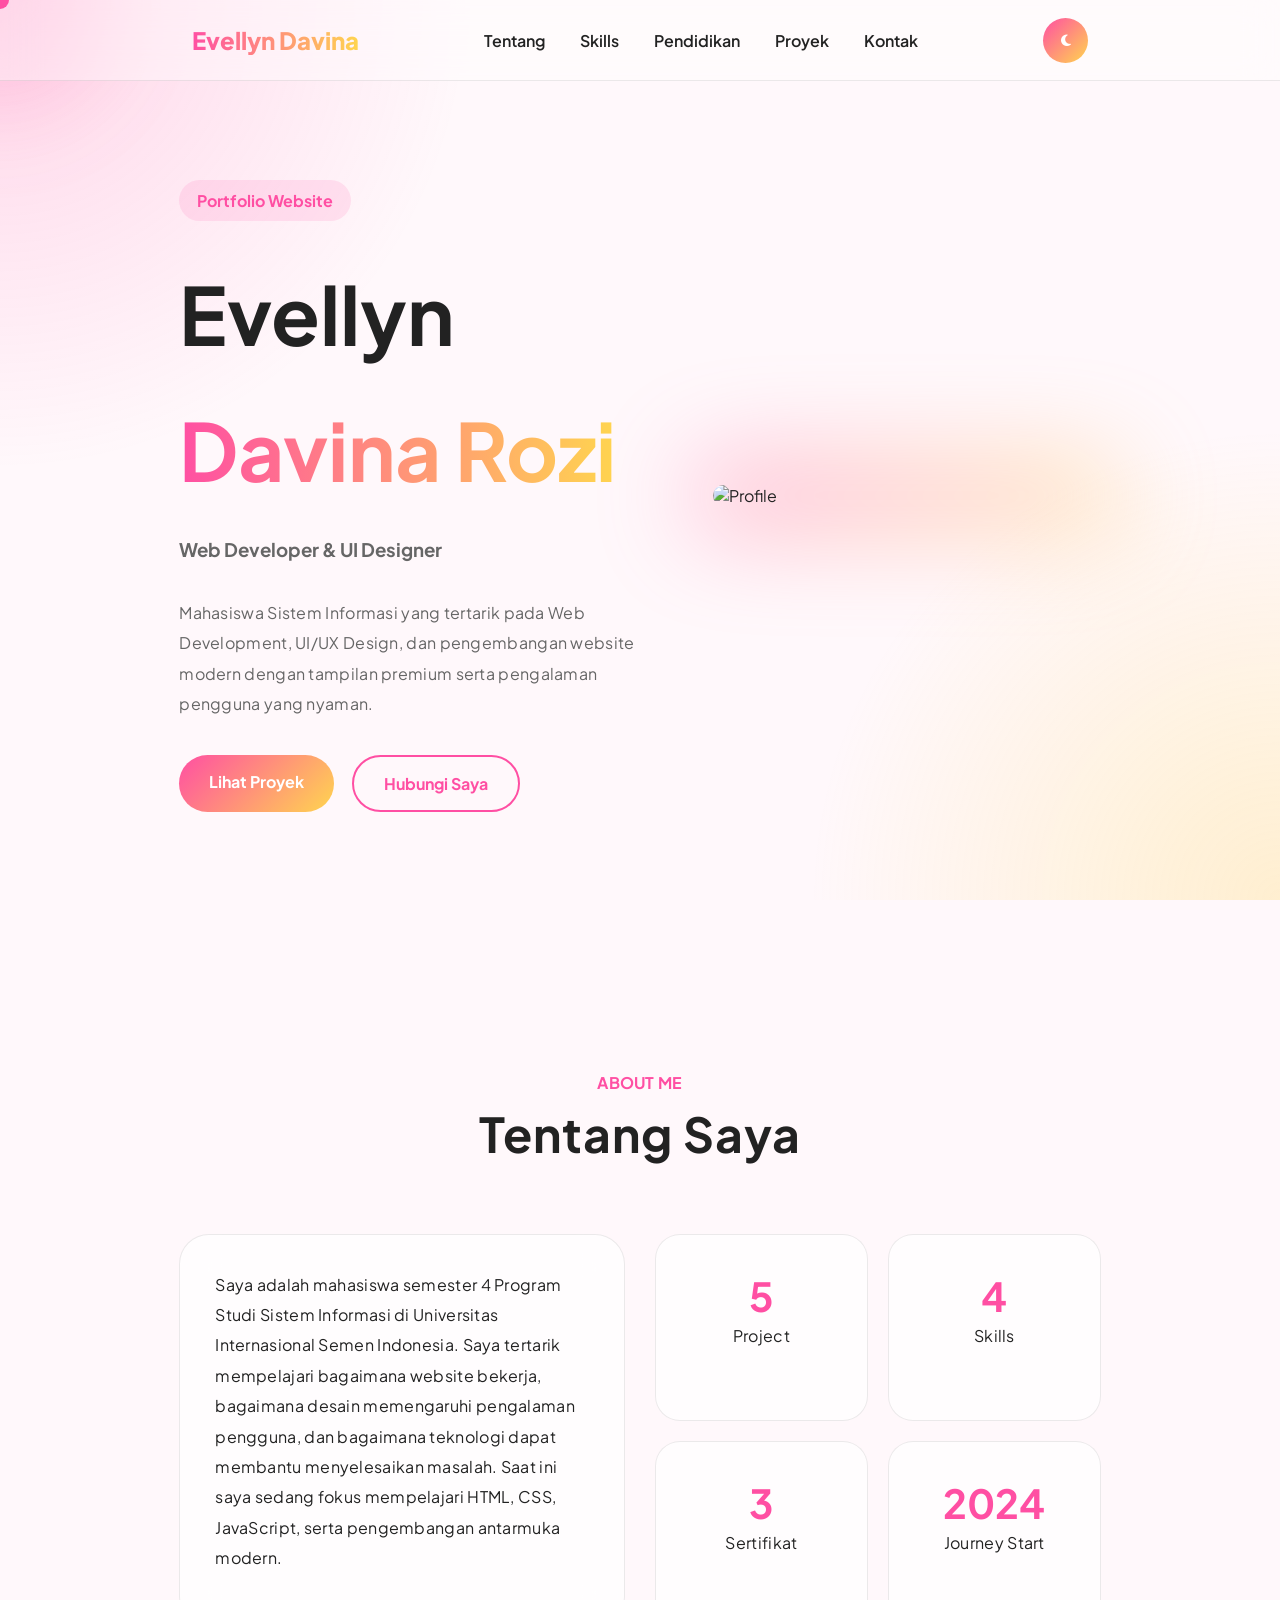
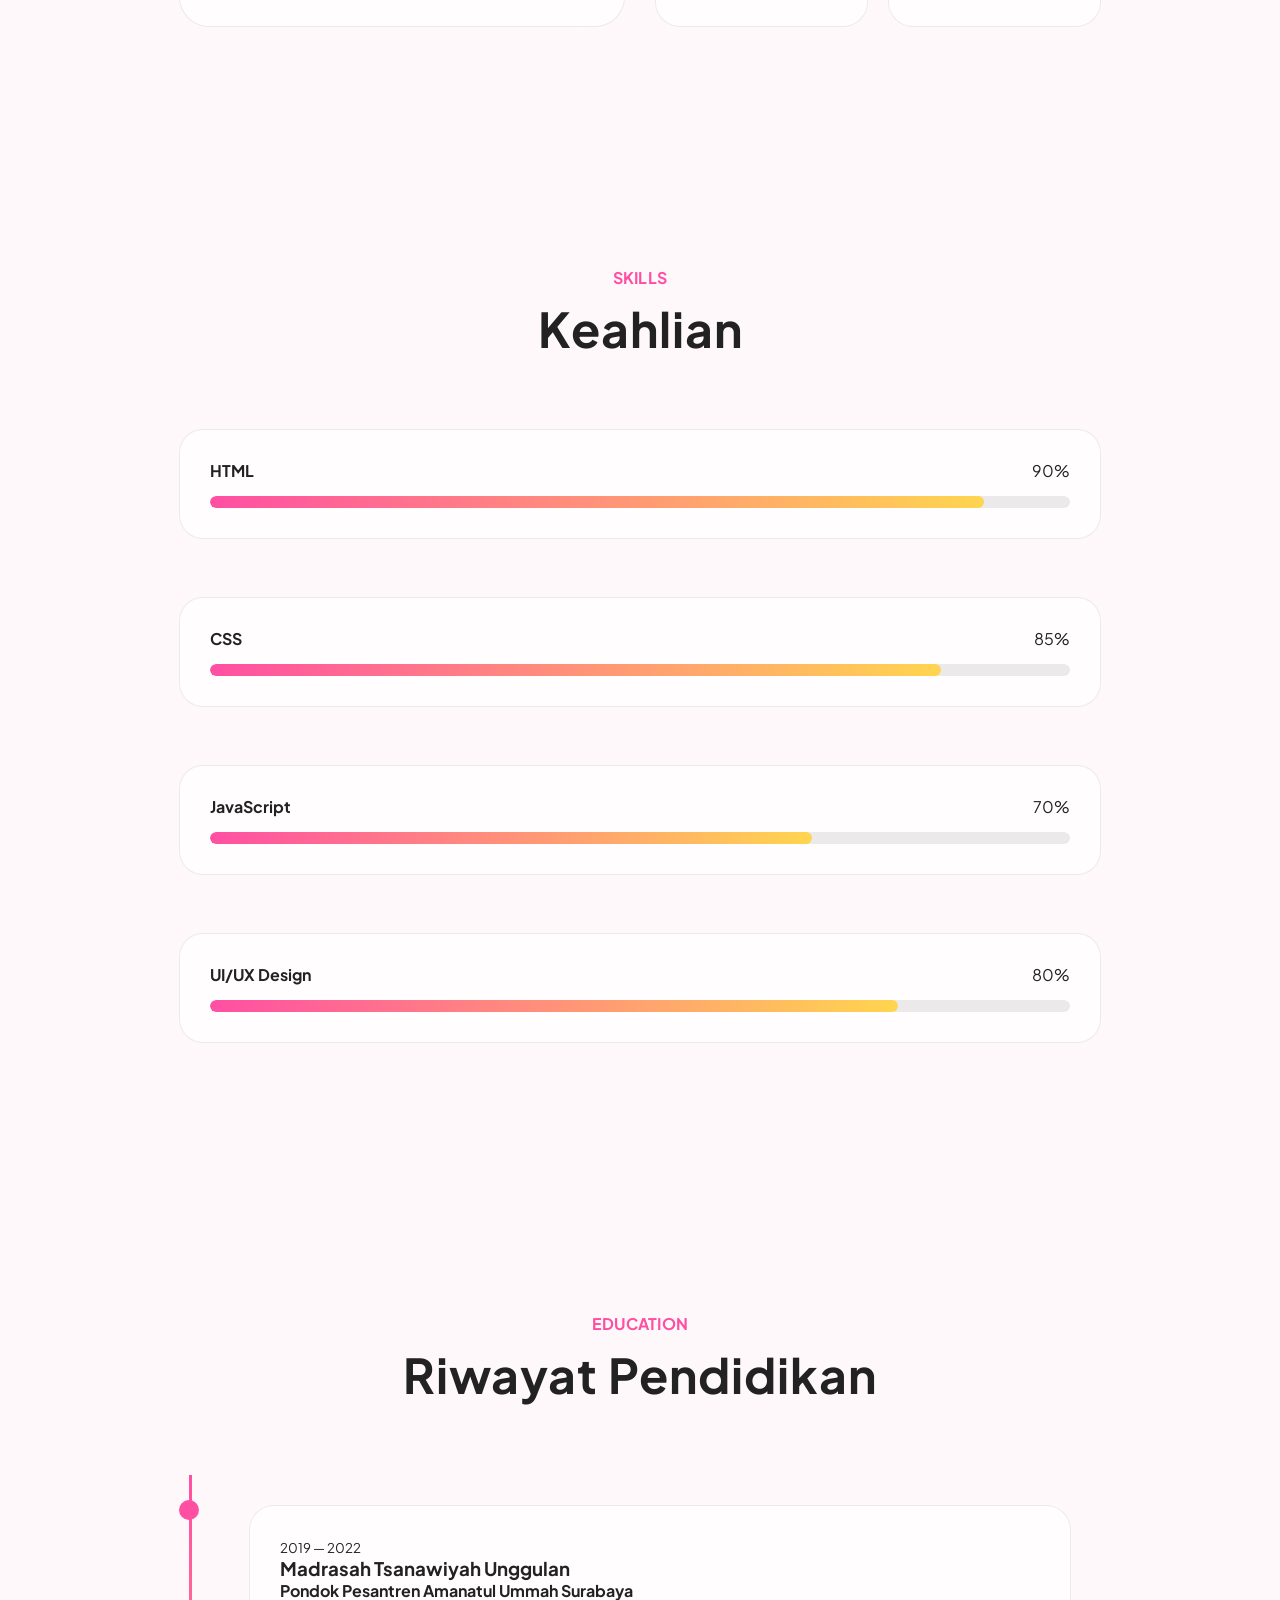
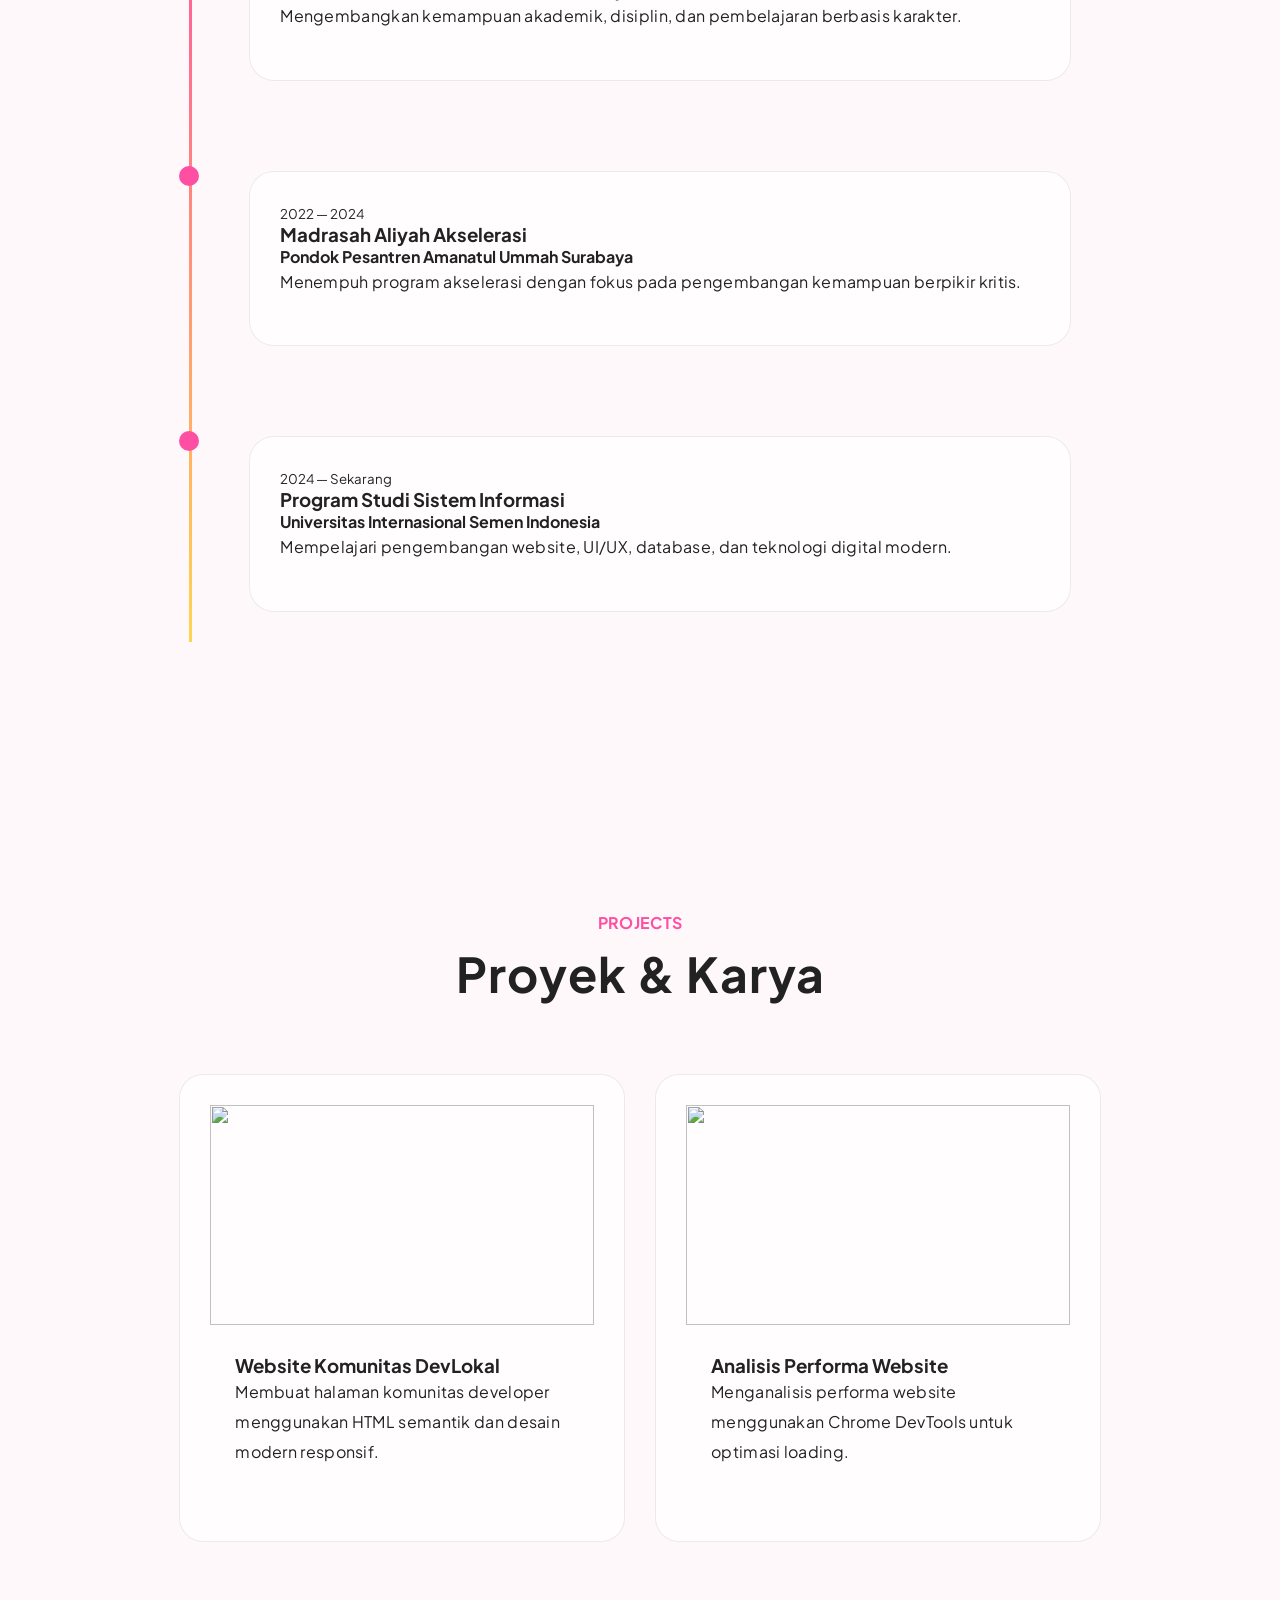
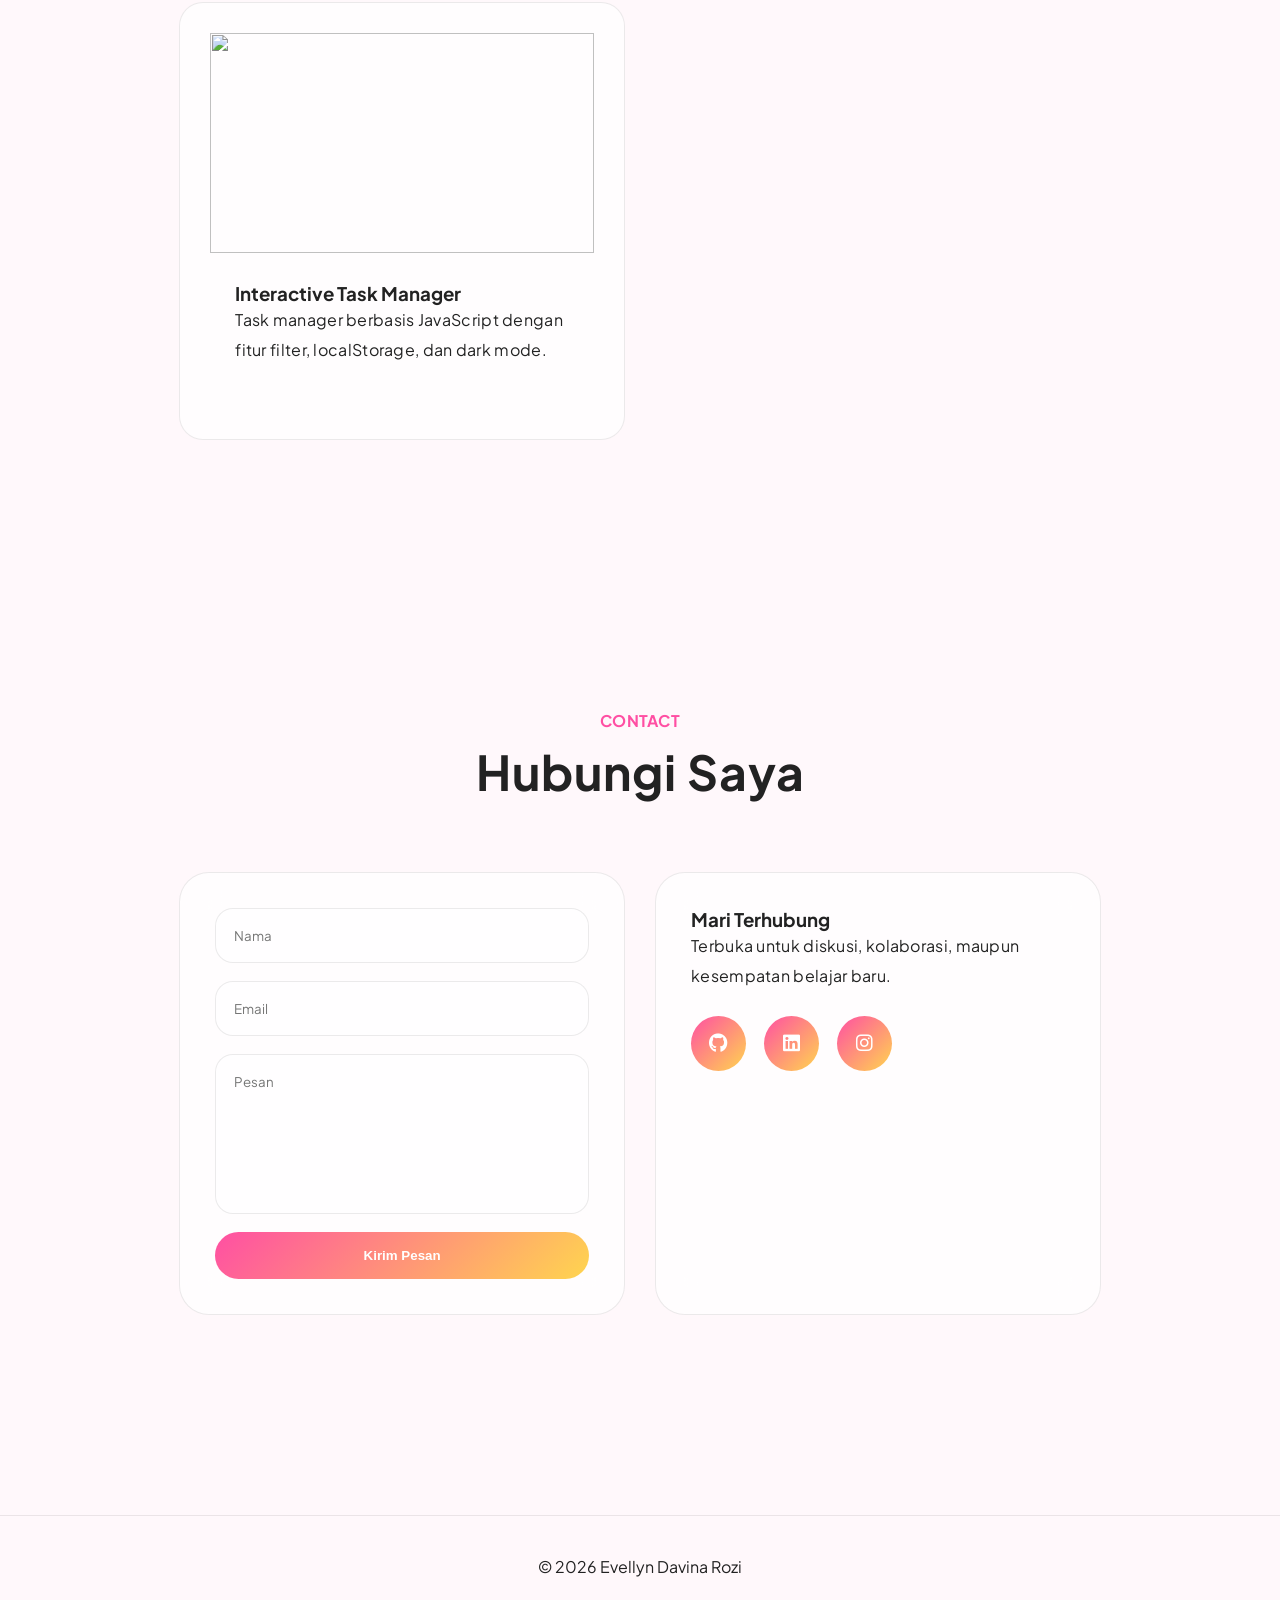
==== index.html @ f9e4230d "first commit" ====
<!-- =========================
FILE: index.html
========================= -->

<!DOCTYPE html>
<html lang="id">
<head>
  <meta charset="UTF-8" />
  <meta name="viewport" content="width=device-width, initial-scale=1.0"/>

  <title>Evellyn Davina Rozi | Premium CV</title>

  <!-- FONT -->
  <link rel="preconnect" href="https://fonts.googleapis.com">
  <link rel="preconnect" href="https://fonts.gstatic.com" crossorigin>

  <link href="https://fonts.googleapis.com/css2?family=Plus+Jakarta+Sans:wght@300;400;500;600;700;800&display=swap" rel="stylesheet">

  <!-- ICON -->
  <link
    rel="stylesheet"
    href="https://cdnjs.cloudflare.com/ajax/libs/font-awesome/6.5.1/css/all.min.css"
  />

  <link rel="stylesheet" href="UTSfinal.css">
</head>

<body>

  <!-- CURSOR -->
  <div class="cursor"></div>
  <div class="cursor-blur"></div>

  <!-- BACKGROUND -->
  <div class="bg-gradient"></div>

  <!-- NAVBAR -->
  <header id="navbar">

    <nav class="container">

      <div class="logo">
        Evellyn Davina 
      </div>

      <ul class="nav-links">

        <li><a href="#about">Tentang</a></li>
        <li><a href="#skills">Skills</a></li>
        <li><a href="#education">Pendidikan</a></li>
        <li><a href="#projects">Proyek</a></li>
        <li><a href="#contact">Kontak</a></li>

      </ul>

      <div class="nav-actions">

        <button id="theme-toggle">
          <i class="fa-solid fa-moon"></i>
        </button>

        <button id="menu-btn">
          <i class="fa-solid fa-bars"></i>
        </button>

      </div>

    </nav>

  </header>

  <!-- MOBILE MENU -->
  <div class="mobile-menu" id="mobile-menu">

    <a href="#about">Tentang</a>
    <a href="#skills">Skills</a>
    <a href="#education">Pendidikan</a>
    <a href="#projects">Proyek</a>
    <a href="#contact">Kontak</a>

  </div>

  <!-- HERO -->
  <section class="hero">

    <div class="container hero-grid">

      <div class="hero-text reveal">

        <span class="tag">
        Portfolio Website
        </span>

        <h1>
          Evellyn <br>
          <span>Davina Rozi</span>
        </h1>

        <h3 class="typing"></h3>

        <p>
          Mahasiswa Sistem Informasi yang tertarik pada
          Web Development, UI/UX Design,
          dan pengembangan website modern
          dengan tampilan premium serta pengalaman pengguna yang nyaman.
        </p>

        <div class="hero-buttons">

          <a href="#projects" class="btn primary">
            Lihat Proyek
          </a>

          <a href="#contact" class="btn secondary">
            Hubungi Saya
          </a>

        </div>

      </div>

      <div class="hero-image reveal">

        <div class="image-wrapper">

          <img
            src="foto-saya.jpg"
            alt="Profile"
          />

        </div>

      </div>

    </div>

  </section>

  <!-- ABOUT -->
  <section id="about">

    <div class="container">

      <div class="section-title reveal">

        <span>ABOUT ME</span>
        <h2>Tentang Saya</h2>

      </div>

      <div class="about-grid">

        <div class="glass-card reveal">

          <p>
            Saya adalah mahasiswa semester 4 Program Studi Sistem Informasi di Universitas Internasional Semen Indonesia.

            Saya tertarik mempelajari bagaimana website bekerja, bagaimana desain memengaruhi pengalaman pengguna, dan bagaimana teknologi dapat membantu menyelesaikan masalah.

            Saat ini saya sedang fokus mempelajari HTML, CSS, JavaScript, serta pengembangan antarmuka modern.
          </p>

        </div>

        <div class="stats-grid reveal">

          <div class="stat-card">
            <h3 class="counter" data-target="5">0</h3>
            <p>Project</p>
          </div>

          <div class="stat-card">
            <h3 class="counter" data-target="4">0</h3>
            <p>Skills</p>
          </div>

          <div class="stat-card">
            <h3 class="counter" data-target="3">0</h3>
            <p>Sertifikat</p>
          </div>

          <div class="stat-card">
            <h3 class="counter" data-target="2024">0</h3>
            <p>Journey Start</p>
          </div>

        </div>

      </div>

    </div>

  </section>

  <!-- SKILLS -->
  <section id="skills">

    <div class="container">

      <div class="section-title reveal">

        <span>SKILLS</span>
        <h2>Keahlian</h2>

      </div>

      <div class="skills-grid">

        <div class="skill-card reveal">

          <div class="skill-top">
            <h4>HTML</h4>
            <span>90%</span>
          </div>

          <div class="progress">
            <div class="progress-bar html"></div>
          </div>

        </div>

        <div class="skill-card reveal">

          <div class="skill-top">
            <h4>CSS</h4>
            <span>85%</span>
          </div>

          <div class="progress">
            <div class="progress-bar css"></div>
          </div>

        </div>

        <div class="skill-card reveal">

          <div class="skill-top">
            <h4>JavaScript</h4>
            <span>70%</span>
          </div>

          <div class="progress">
            <div class="progress-bar js"></div>
          </div>

        </div>

        <div class="skill-card reveal">

          <div class="skill-top">
            <h4>UI/UX Design</h4>
            <span>80%</span>
          </div>

          <div class="progress">
            <div class="progress-bar ui"></div>
          </div>

        </div>

      </div>

    </div>

  </section>

  <!-- EDUCATION -->
  <section id="education">

    <div class="container">

      <div class="section-title reveal">

        <span>EDUCATION</span>
        <h2>Riwayat Pendidikan</h2>

      </div>

      <div class="timeline">

        <div class="timeline-item reveal">

          <div class="timeline-dot"></div>

          <div class="timeline-card">

            <small>2019 — 2022</small>

            <h3>
              Madrasah Tsanawiyah Unggulan
            </h3>

            <h4>
              Pondok Pesantren Amanatul Ummah Surabaya
            </h4>

            <p>
              Mengembangkan kemampuan akademik, disiplin, dan pembelajaran berbasis karakter.
            </p>

          </div>

        </div>

        <div class="timeline-item reveal">

          <div class="timeline-dot"></div>

          <div class="timeline-card">

            <small>2022 — 2024</small>

            <h3>
              Madrasah Aliyah Akselerasi
            </h3>

            <h4>
              Pondok Pesantren Amanatul Ummah Surabaya
            </h4>

            <p>
              Menempuh program akselerasi dengan fokus pada pengembangan kemampuan berpikir kritis.
            </p>

          </div>

        </div>

        <div class="timeline-item reveal">

          <div class="timeline-dot"></div>

          <div class="timeline-card">

            <small>2024 — Sekarang</small>

            <h3>
              Program Studi Sistem Informasi
            </h3>

            <h4>
              Universitas Internasional Semen Indonesia
            </h4>

            <p>
              Mempelajari pengembangan website, UI/UX, database, dan teknologi digital modern.
            </p>

          </div>

        </div>

      </div>

    </div>

  </section>

  <!-- PROJECT -->
  <section id="projects">

    <div class="container">

      <div class="section-title reveal">

        <span>PROJECTS</span>
        <h2>Proyek & Karya</h2>

      </div>

      <div class="project-grid">

        <div class="project-card reveal">

          <img
            src="project-satu.jpg"
            alt=""
            loading="lazy"
          />

          <div class="project-content">

            <h3>
              Website Komunitas DevLokal
            </h3>

            <p>
              Membuat halaman komunitas developer menggunakan HTML semantik dan desain modern responsif.
            </p>

          </div>

        </div>

        <div class="project-card reveal">

          <img
            src="project-dua.jpg"
            alt=""
            loading="lazy"
          />

          <div class="project-content">

            <h3>
              Analisis Performa Website
            </h3>

            <p>
              Menganalisis performa website menggunakan Chrome DevTools untuk optimasi loading.
            </p>

          </div>

        </div>

        <div class="project-card reveal">

          <img
            src="project-tiga.jpg"
            alt=""
            loading="lazy"
          />

          <div class="project-content">

            <h3>
              Interactive Task Manager
            </h3>

            <p>
              Task manager berbasis JavaScript dengan fitur filter, localStorage, dan dark mode.
            </p>

          </div>

        </div>

      </div>

    </div>

  </section>

  <!-- CONTACT -->
  <section id="contact">

    <div class="container">

      <div class="section-title reveal">

        <span>CONTACT</span>
        <h2>Hubungi Saya</h2>

      </div>

      <div class="contact-grid">

        <form class="glass-card reveal">

          <input type="text" placeholder="Nama" required>
          <input type="email" placeholder="Email" required>

          <textarea placeholder="Pesan"></textarea>

          <button class="btn primary">
            Kirim Pesan
          </button>

        </form>

        <div class="glass-card reveal">

          <h3>
            Mari Terhubung
          </h3>

          <p>
            Terbuka untuk diskusi, kolaborasi, maupun kesempatan belajar baru.
          </p>

          <div class="social-links">

            <a href="https://github.com/EvellynDavina-025" target="_blank">
              <i class="fa-brands fa-github"></i>
            </a>

            <a href="https://linkedin.com/in/evellyndavina" target="_blank">
              <i class="fa-brands fa-linkedin"></i>
            </a>

            <a href="https://instagram.com/zvellynt" target="_blank">
              <i class="fa-brands fa-instagram"></i>
            </a>

          </div>

        </div>

      </div>

    </div>

  </section>

  <!-- FOOTER -->
  <footer>

    © 2026 Evellyn Davina Rozi

  </footer>

  <script src="UTSfinal.js"></script>

</body>
</html>
---- UTSfinal.css ----
/* =========================
FILE: style.css
========================= */

*{
  margin:0;
  padding:0;
  box-sizing:border-box;
  scroll-behavior:smooth;
}

:root{

  --bg:#fff8fb;
  --card:rgba(255,255,255,.7);

  --text:#222;
  --soft:#666;

  --primary:#ff4fa3;
  --secondary:#ffd54f;

  --border:rgba(0,0,0,.08);

}

body.dark{

  --bg:#0f1117;
  --card:rgba(22,24,32,.75);

  --text:#fff;
  --soft:#c9c9c9;

  --border:rgba(255,255,255,.08);

}

body{
  font-family:'Plus Jakarta Sans',sans-serif;
  background:var(--bg);
  color:var(--text);
  overflow-x:hidden;
  transition:.4s;
}

.container{
  width:min(1200px,90%);
  margin:auto;
}

section{
  padding:120px 0;
}

.bg-gradient{
  position:fixed;
  inset:0;
  z-index:-2;

  background:
  radial-gradient(circle at top left,
  rgba(255,79,163,.2),
  transparent 30%),

  radial-gradient(circle at bottom right,
  rgba(255,213,79,.25),
  transparent 30%);
}

/* CURSOR */

.cursor{
  width:18px;
  height:18px;

  border-radius:50%;

  background:var(--primary);

  position:fixed;
  top:0;
  left:0;

  pointer-events:none;
  z-index:9999;

  transform:translate(-50%,-50%);
}

.cursor-blur{
  width:250px;
  height:250px;

  border-radius:50%;

  background:
  radial-gradient(circle,
  rgba(255,79,163,.25),
  transparent);

  filter:blur(40px);

  position:fixed;
  top:0;
  left:0;

  pointer-events:none;
  z-index:-1;

  transform:translate(-50%,-50%);
}

/* NAVBAR */

header{
  position:fixed;
  top:0;
  width:100%;
  z-index:999;

  backdrop-filter:blur(18px);

  background:rgba(255,255,255,.4);

  border-bottom:1px solid var(--border);

  transition:.4s;
}

body.dark header{
  background:rgba(15,17,23,.65);
}

nav{
  height:80px;

  display:flex;
  justify-content:space-between;
  align-items:center;
}

.logo{
  font-size:1.5rem;
  font-weight:800;

  background:
  linear-gradient(90deg,
  var(--primary),
  var(--secondary));

  -webkit-background-clip:text;
  -webkit-text-fill-color:transparent;
}

.nav-links{
  display:flex;
  gap:35px;
  list-style:none;
}

.nav-links a{
  text-decoration:none;
  color:var(--text);
  font-weight:600;
}

.nav-actions{
  display:flex;
  gap:15px;
}

#theme-toggle,
#menu-btn{
  width:45px;
  height:45px;

  border:none;
  border-radius:50%;

  cursor:pointer;

  background:
  linear-gradient(135deg,
  var(--primary),
  var(--secondary));

  color:white;
}

#menu-btn{
  display:none;
}

.mobile-menu{
  display:none;
}

/* HERO */

.hero{
  min-height:100vh;

  display:flex;
  align-items:center;
}

.hero-grid{
  display:grid;
  grid-template-columns:1.1fr .9fr;
  gap:60px;
  align-items:center;
}

.tag{
  display:inline-block;

  padding:10px 18px;

  border-radius:999px;

  background:rgba(255,79,163,.12);

  color:var(--primary);

  font-weight:700;

  margin-bottom:25px;
}

.hero h1{
  font-size:5rem;
  line-height:1.7;
  margin-bottom:20px;
}

.hero h1 span{
  background:
  linear-gradient(90deg,
  var(--primary),
  var(--secondary));

  -webkit-background-clip:text;
  -webkit-text-fill-color:transparent;
}

.typing{
  min-height:40px;
  margin-bottom:20px;
  color:var(--soft);
}

.hero p{
  line-height:1.9;
  color:var(--soft);

  margin-bottom:35px;
}

.hero-buttons{
  display:flex;
  gap:18px;
  flex-wrap:wrap;
}

.btn{
  padding:16px 30px;

  border-radius:999px;

  text-decoration:none;

  font-weight:700;

  transition:.35s;

  border:none;

  cursor:pointer;
}

.primary{
  background:
  linear-gradient(135deg,
  var(--primary),
  var(--secondary));

  color:white;
}

.secondary{
  border:2px solid var(--primary);
  color:var(--primary);
}

.btn:hover{
  transform:translateY(-5px);
}

.image-wrapper{
  position:relative;
}

.image-wrapper::before{
  content:'';

  position:absolute;
  inset:-20px;

  border-radius:40px;

  background:
  linear-gradient(135deg,
  var(--primary),
  var(--secondary));

  filter:blur(50px);

  opacity:.5;

  z-index:-1;
}

.hero-image img{
  width:100%;
  max-width:420px;

  border-radius:35px;

  animation:float 5s ease-in-out infinite;
}

@keyframes float{

  0%,100%{
    transform:translateY(0);
  }

  50%{
    transform:translateY(-20px);
  }

}

/* SECTION */

.section-title{
  text-align:center;
  margin-bottom:70px;
}

.section-title span{
  color:var(--primary);
  font-weight:700;
  letter-spacing:0.3px;
}

.section-title h2{
  font-size:3rem;
  margin-top:10px;
}

/* GLASS */

.glass-card{
  background:var(--card);

  border:1px solid var(--border);

  backdrop-filter:blur(20px);

  border-radius:30px;

  padding:35px;
}

/* ABOUT */

.about-grid{
  display:grid;
  grid-template-columns:1fr 1fr;
  gap:30px;
}

.stats-grid{
  display:grid;
  grid-template-columns:repeat(2,1fr);
  gap:20px;
}

.stat-card{
  background:var(--card);

  border:1px solid var(--border);

  border-radius:25px;

  padding:35px;

  text-align:center;
}

.stat-card h3{
  font-size:2.5rem;
  color:var(--primary);
}

/* SKILLS */

.skills-grid{
  display:grid;
  gap:25px;
}

.skill-card{
  background:var(--card);

  border:1px solid var(--border);

  border-radius:25px;

  padding:25px;
}

.skill-top{
  display:flex;
  justify-content:space-between;

  margin-bottom:15px;
}

.progress{
  width:100%;
  height:12px;

  border-radius:999px;

  background:rgba(0,0,0,.08);

  overflow:hidden;
}

.progress-bar{
  height:100%;

  border-radius:999px;

  background:
  linear-gradient(90deg,
  var(--primary),
  var(--secondary));

  width:0;
}

.html{ width:90%; }
.css{ width:85%; }
.js{ width:70%; }
.ui{ width:80%; }

/* TIMELINE */

.timeline{
  position:relative;
  padding-left:40px;
}

.timeline::before{
  content:'';

  position:absolute;
  left:10px;
  top:0;

  width:3px;
  height:100%;

  background:
  linear-gradient(var(--primary),
  var(--secondary));
}

.timeline-item{
  position:relative;
  margin-bottom:40px;
}

.timeline-dot{
  width:20px;
  height:20px;

  border-radius:50%;

  background:var(--primary);

  position:absolute;
  left:-40px;
  top:25px;
}

.timeline-card{
  background:var(--card);

  border:1px solid var(--border);

  border-radius:25px;

  padding:30px;
}

/* PROJECT */

.project-grid{
  display:grid;
  grid-template-columns:repeat(auto-fit,minmax(320px,1fr));
  gap:30px;
}

.project-card{
  background:var(--card);

  border:1px solid var(--border);

  overflow:hidden;

  border-radius:30px;

  transition:.4s;
}

.project-card:hover{
  transform:
  translateY(-10px)
  rotate(-1deg);
}

.project-card img{
  width:100%;
  height:220px;
  object-fit:cover;
}

.project-content{
  padding:25px;
}

/* CONTACT */

.contact-grid{
  display:grid;
  grid-template-columns:1fr 1fr;
  gap:30px;
}

form{
  display:flex;
  flex-direction:column;
  gap:18px;
}

input,
textarea{
  padding:18px;

  border-radius:18px;

  border:1px solid var(--border);

  background:rgba(255,255,255,.5);

  color:var(--text);

  font-family:inherit;
}

textarea{
  min-height:160px;
  resize:none;
}

.social-links{
  display:flex;
  gap:18px;
  margin-top:25px;
}

.social-links a{
  width:55px;
  height:55px;

  border-radius:50%;

  display:flex;
  align-items:center;
  justify-content:center;

  background:
  linear-gradient(135deg,
  var(--primary),
  var(--secondary));

  color:white;

  font-size:1.2rem;

  text-decoration:none;

  transition:.35s;
}

.social-links a:hover{
  transform:
  translateY(-8px)
  scale(1.08);
}

/* FOOTER */

footer{
  padding:40px;
  text-align:center;
  border-top:1px solid var(--border);
}

/* REVEAL */

.reveal{
  opacity:0;
  transform:translateY(80px);
  transition:1s ease;
}

.reveal.active{
  opacity:1;
  transform:translateY(0);
}

/* RESPONSIVE */

@media(max-width:992px){

  .hero-grid,
  .about-grid,
  .contact-grid{
    grid-template-columns:1fr;
  }

  .hero{
    padding-top:100px;
  }

  .hero h1{
    font-size:3.5rem;
  }

}

@media(max-width:768px){

  .nav-links{
    display:none;
  }

  #menu-btn{
    display:block;
  }

  .mobile-menu{
    position:fixed;
    top:80px;
    right:-100%;

    width:250px;
    height:100vh;

    background:var(--card);

    backdrop-filter:blur(20px);

    display:flex;
    flex-direction:column;

    padding:40px 25px;

    gap:25px;

    transition:.4s;

    z-index:999;
  }

  .mobile-menu.active{
    right:0;
  }

  .mobile-menu a{
    text-decoration:none;
    color:var(--text);
    font-weight:600;
  }

  .hero h1{
    font-size:2.7rem;
  }

  .section-title h2{
    font-size:2.2rem;
  }

}

/* Jarak keseluruhan section */
section {
  padding: 120px 10%;
}

/* Jarak antar heading dan isi */
section h2 {
  margin-bottom: 30px;
  letter-spacing: 1px;
}

/* Paragraf lebih nyaman dibaca */
p {
  line-height: 1.9;
  letter-spacing: 0.3px;
  margin-bottom: 18px;
}

/* Jarak antar card */
.card,
.project-card,
.timeline-item,
.skill-card {
  padding: 30px;
  margin-bottom: 30px;
  border-radius: 24px;
}

/* Jarak navbar */
nav {
  padding: 18px 10%;
}

/* Hero section lebih lega */
.hero {
  padding-top: 180px;
  padding-bottom: 140px;
}

/* Jarak antar tombol */
.button-group {
  display: flex;
  gap: 20px;
  margin-top: 35px;
}

/* Jarak list skill */
.skills-grid {
  gap: 28px;
}

/* Jarak timeline */
.timeline {
  gap: 30px;
}

/* Form lebih lega */
.contact-form input,
.contact-form textarea {
  padding: 18px 20px;
  margin-bottom: 20px;
  border-radius: 16px;
}

/* Footer */
footer {
  padding: 40px 10%;
  margin-top: 80px;
}
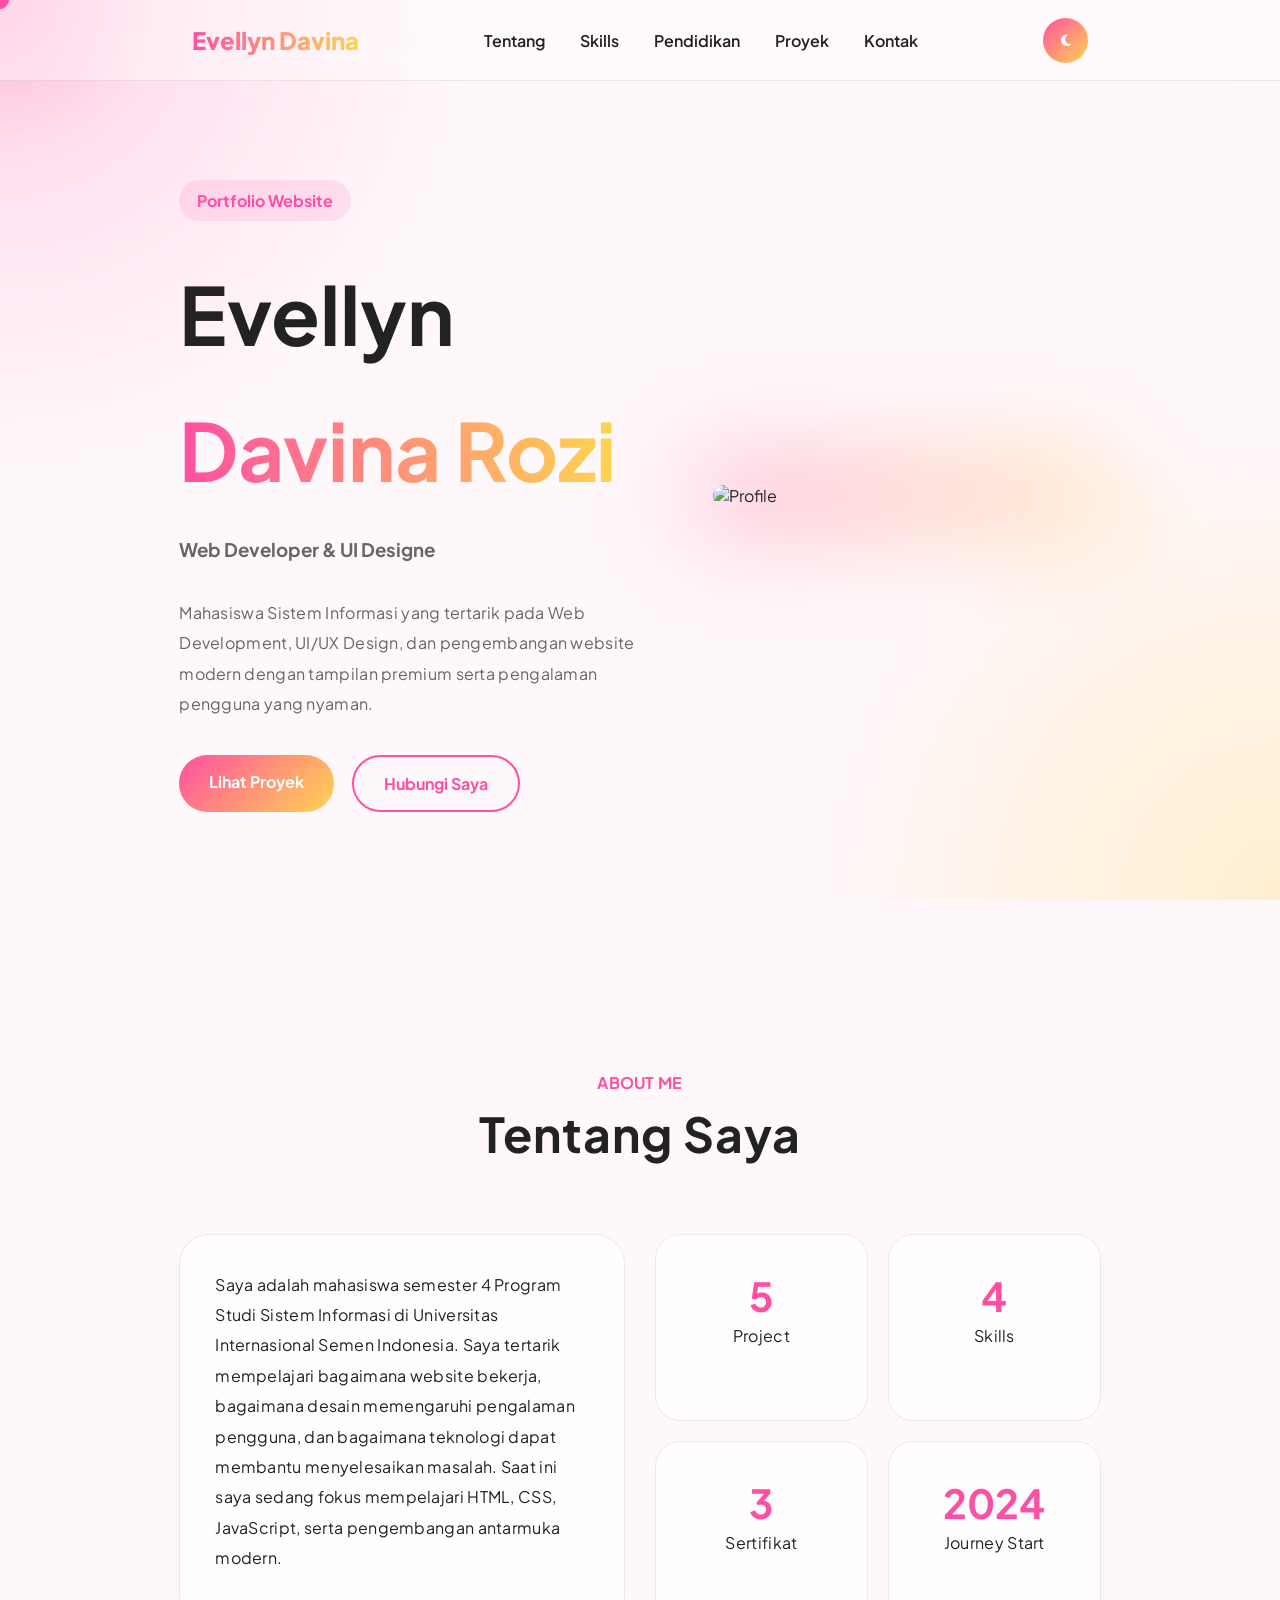
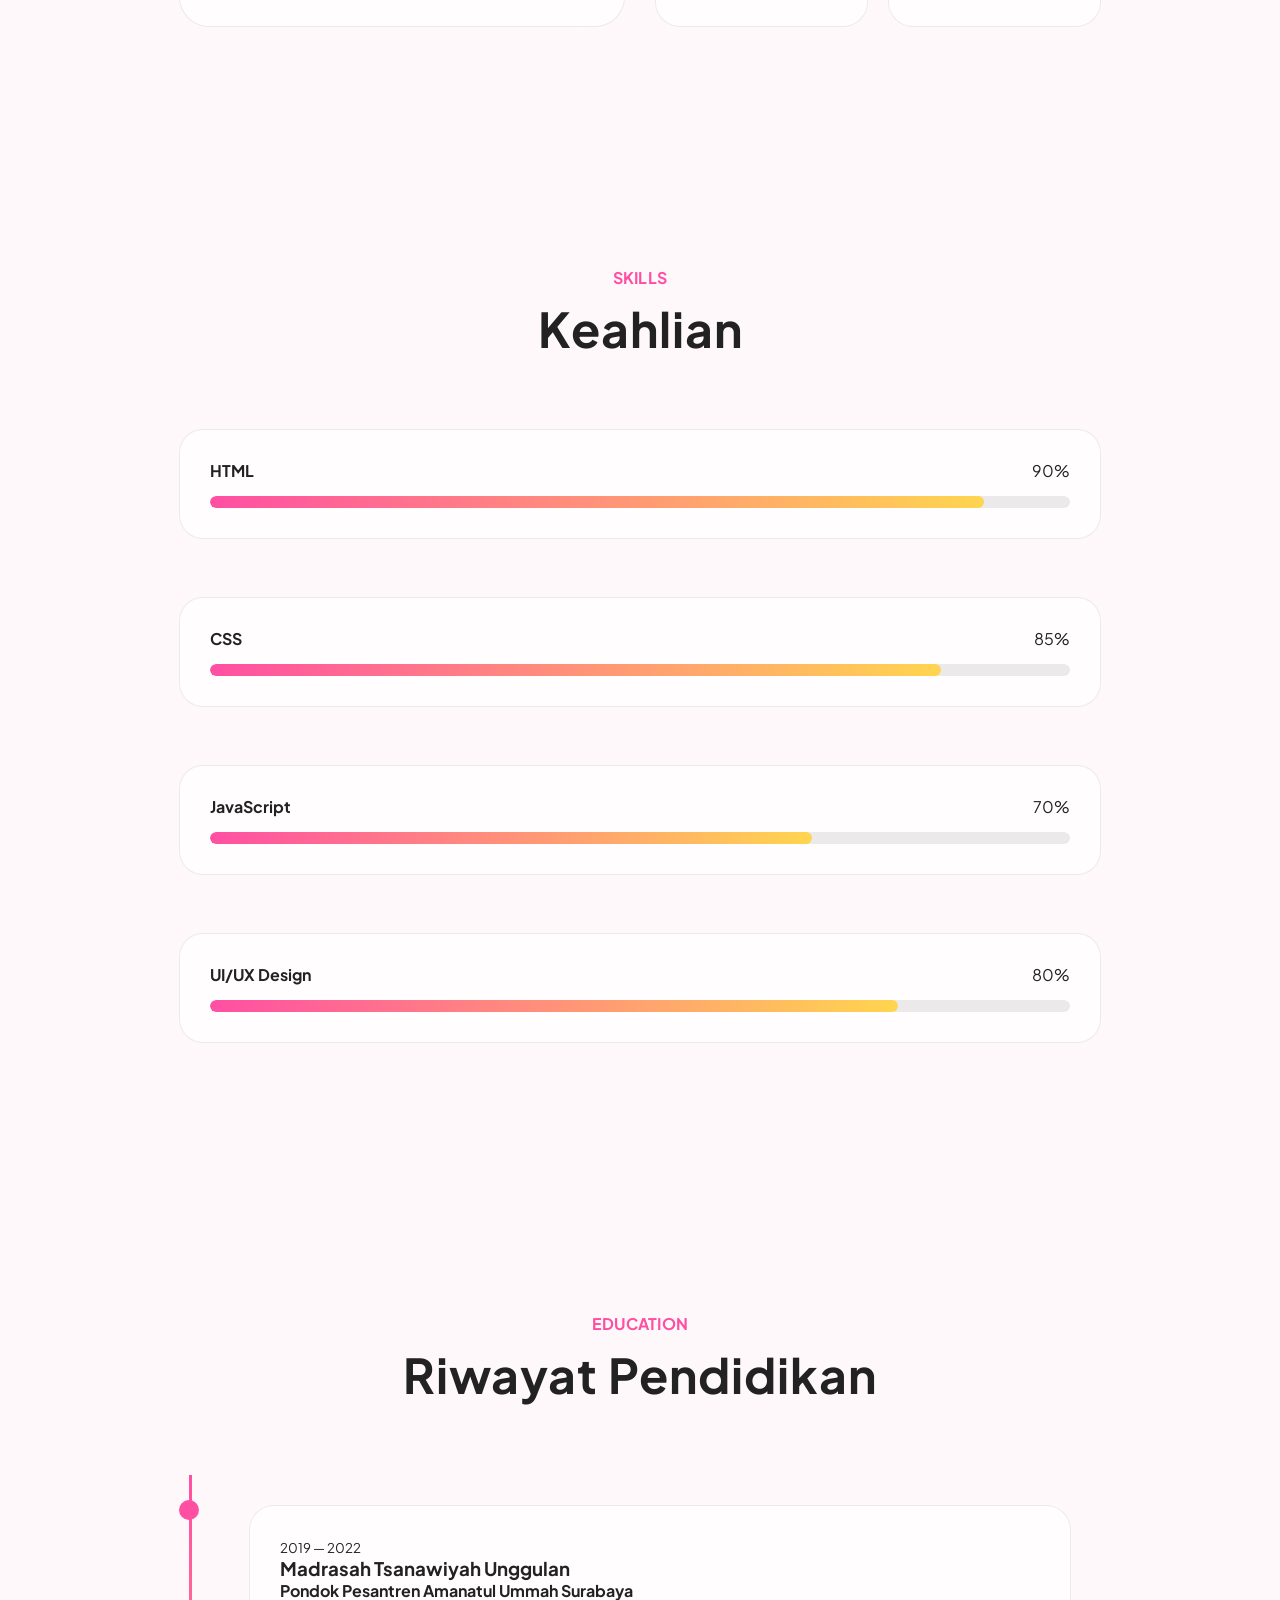
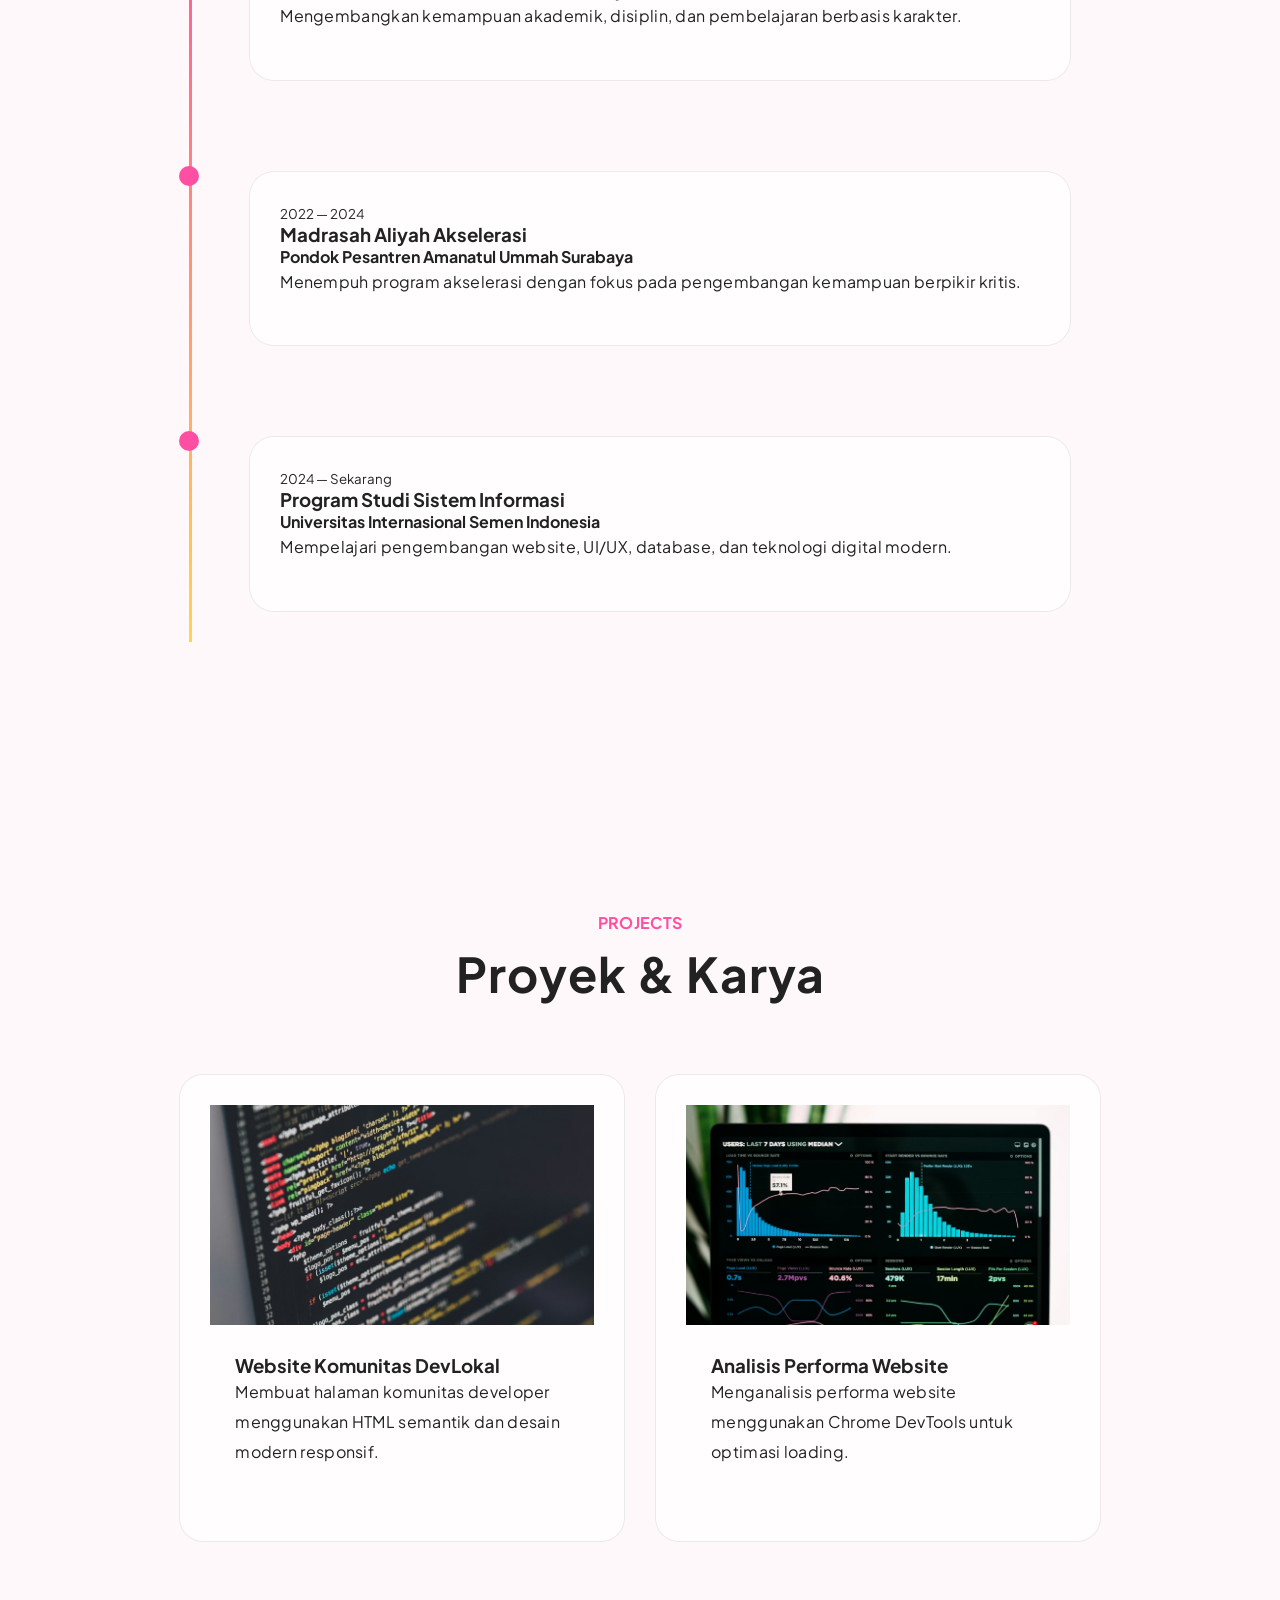
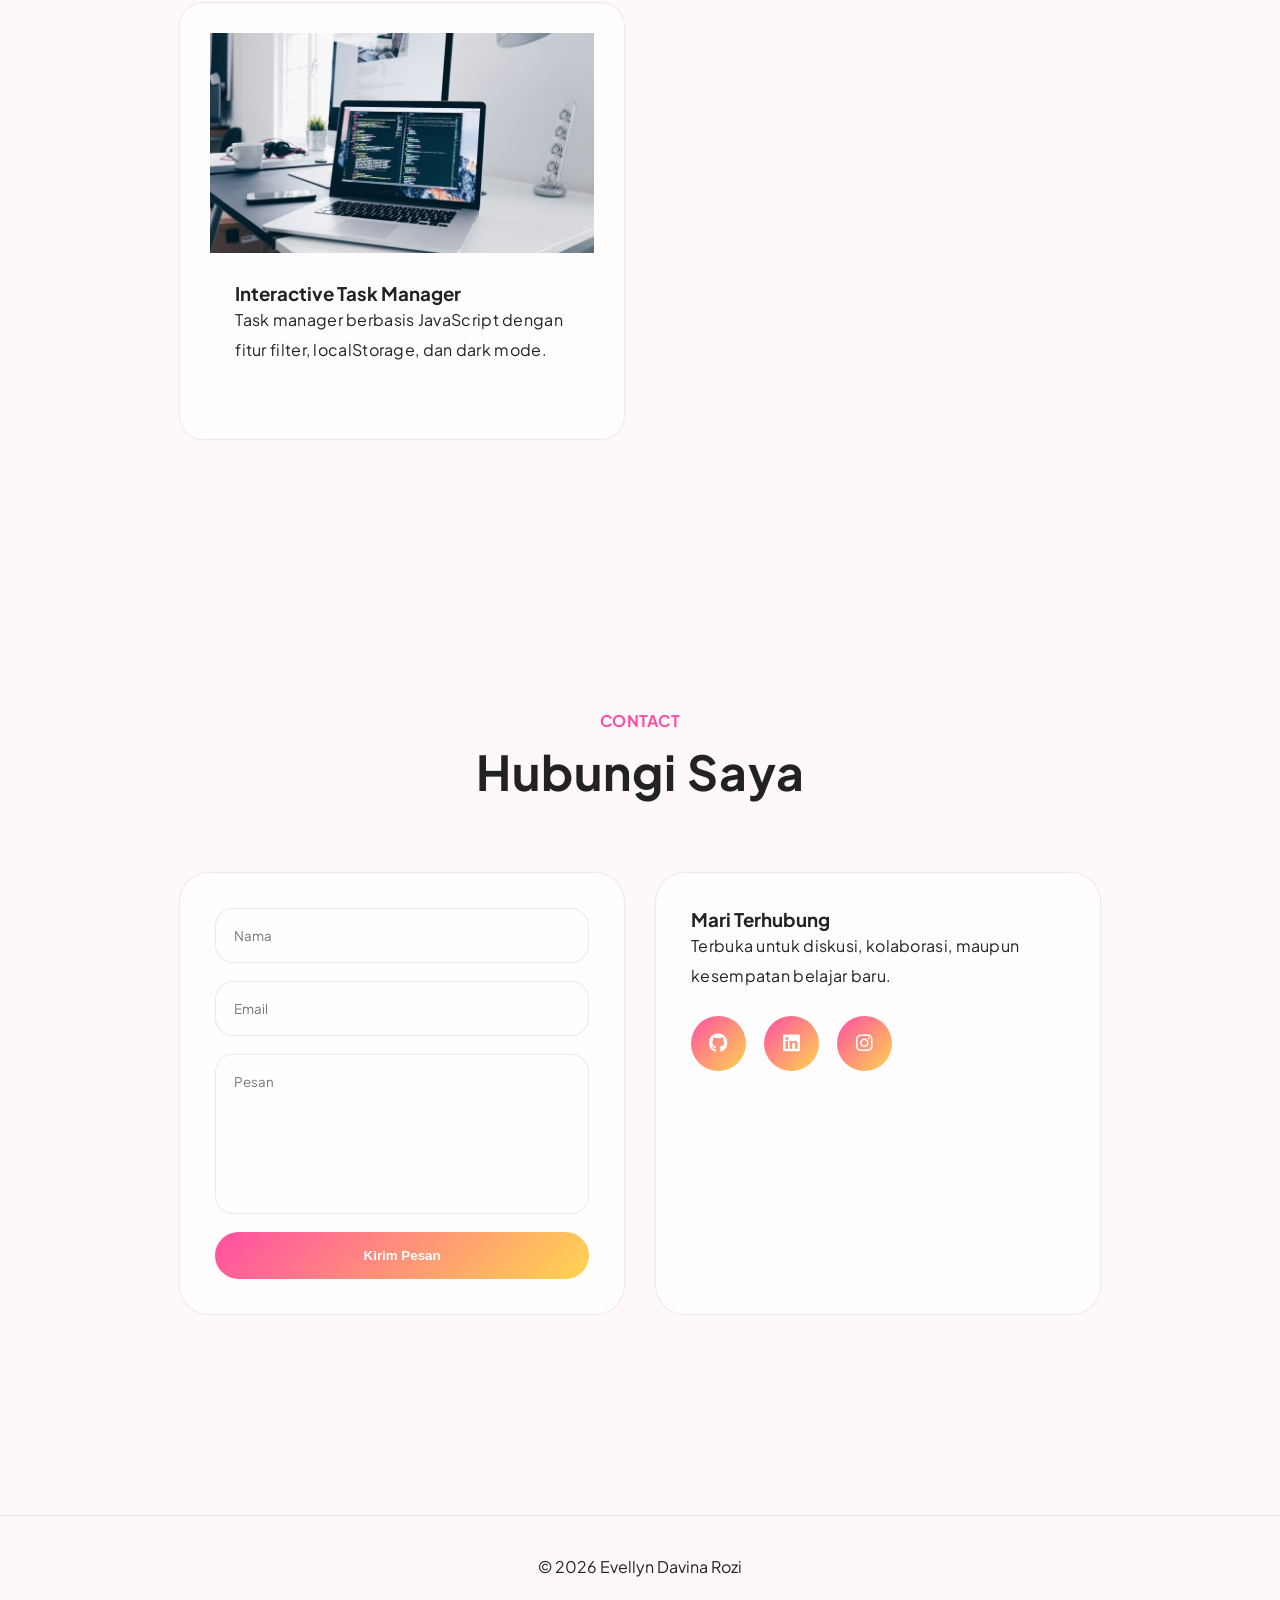
==== commit e41bcf15: "fix image" ====
--- a/index.html
+++ b/index.html
@@ -124,7 +124,7 @@
         <div class="image-wrapper">
 
           <img
-            src="foto-saya.jpg"
+            src="assets/images/foto-saya.jpg"
             alt="Profile"
           />
 
@@ -373,7 +373,7 @@
         <div class="project-card reveal">
 
           <img
-            src="project-satu.jpg"
+            src="assets/images/project-satu.png"
             alt=""
             loading="lazy"
           />
@@ -395,7 +395,7 @@
         <div class="project-card reveal">
 
           <img
-            src="project-dua.jpg"
+            src="assets/images/project-dua.png"
             alt=""
             loading="lazy"
           />
@@ -417,7 +417,7 @@
         <div class="project-card reveal">
 
           <img
-            src="project-tiga.jpg"
+            src="assets/images/project-tiga.png"
             alt=""
             loading="lazy"
           />
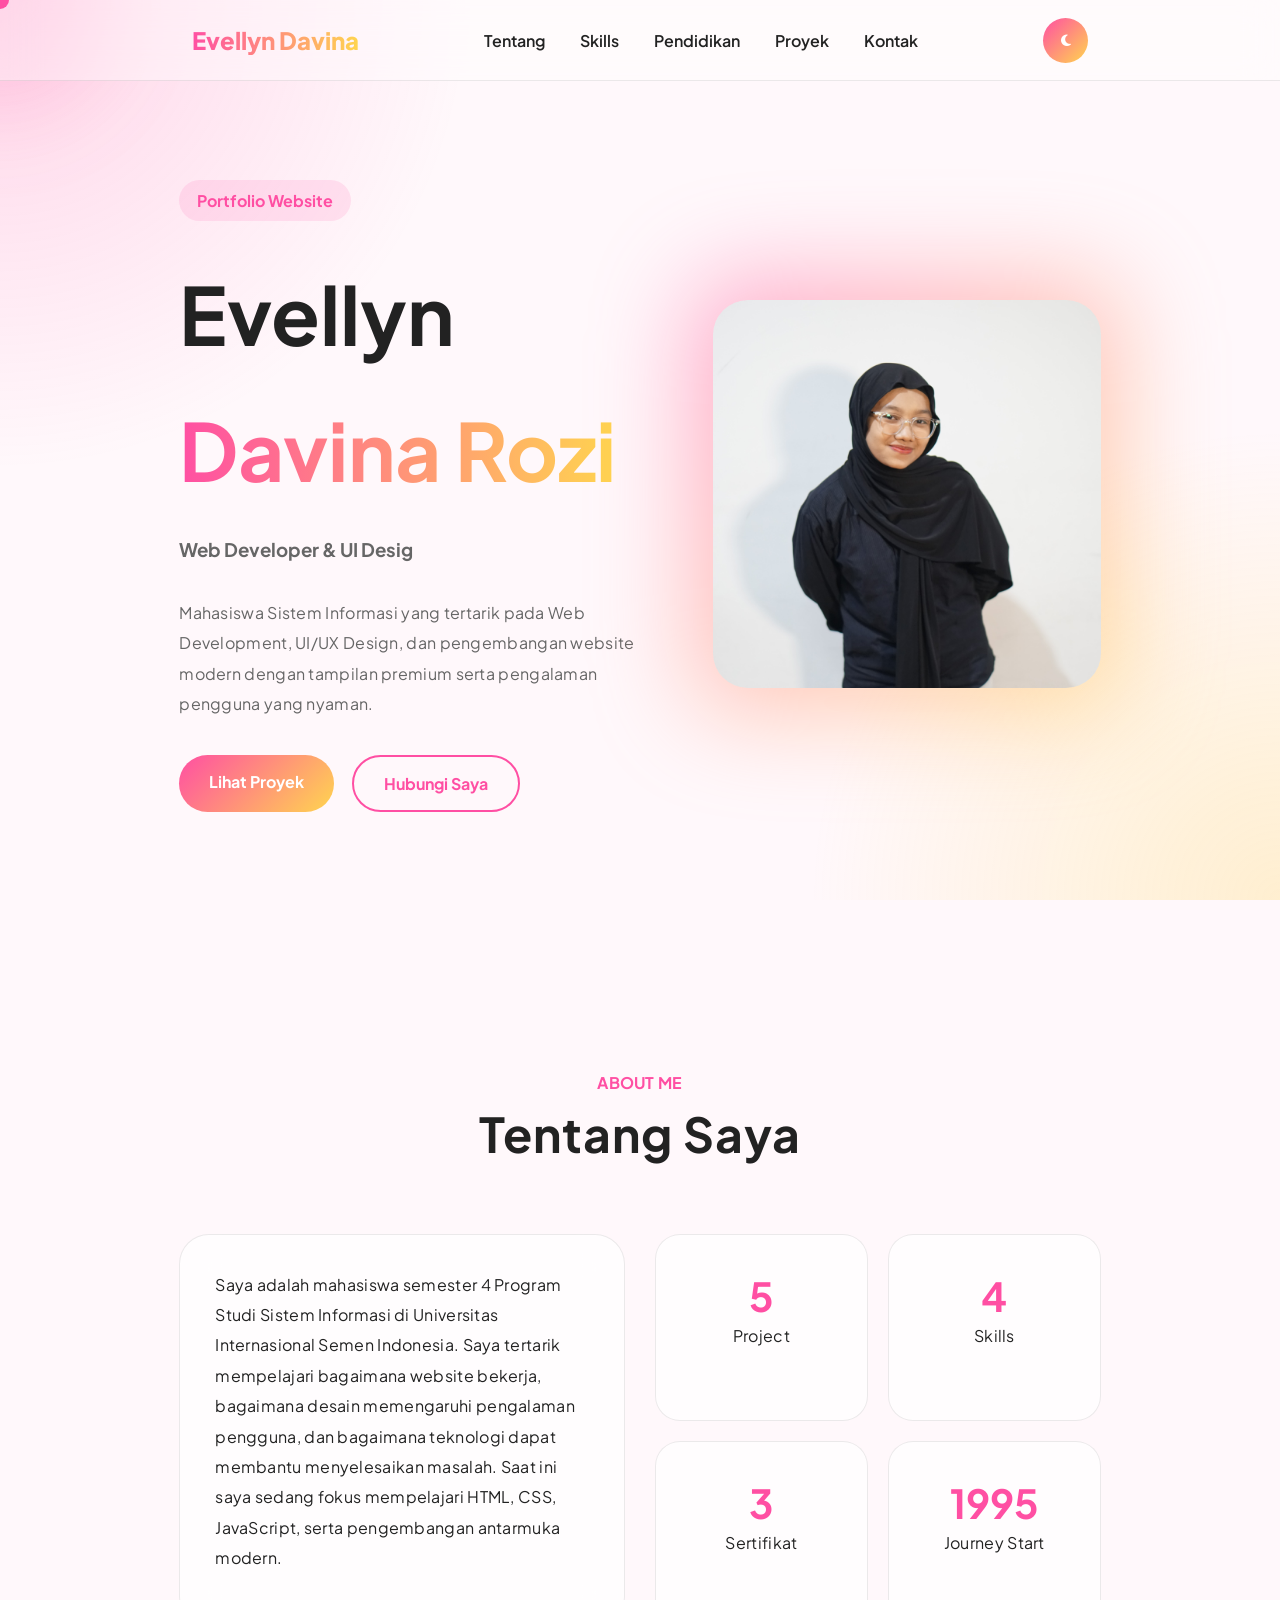
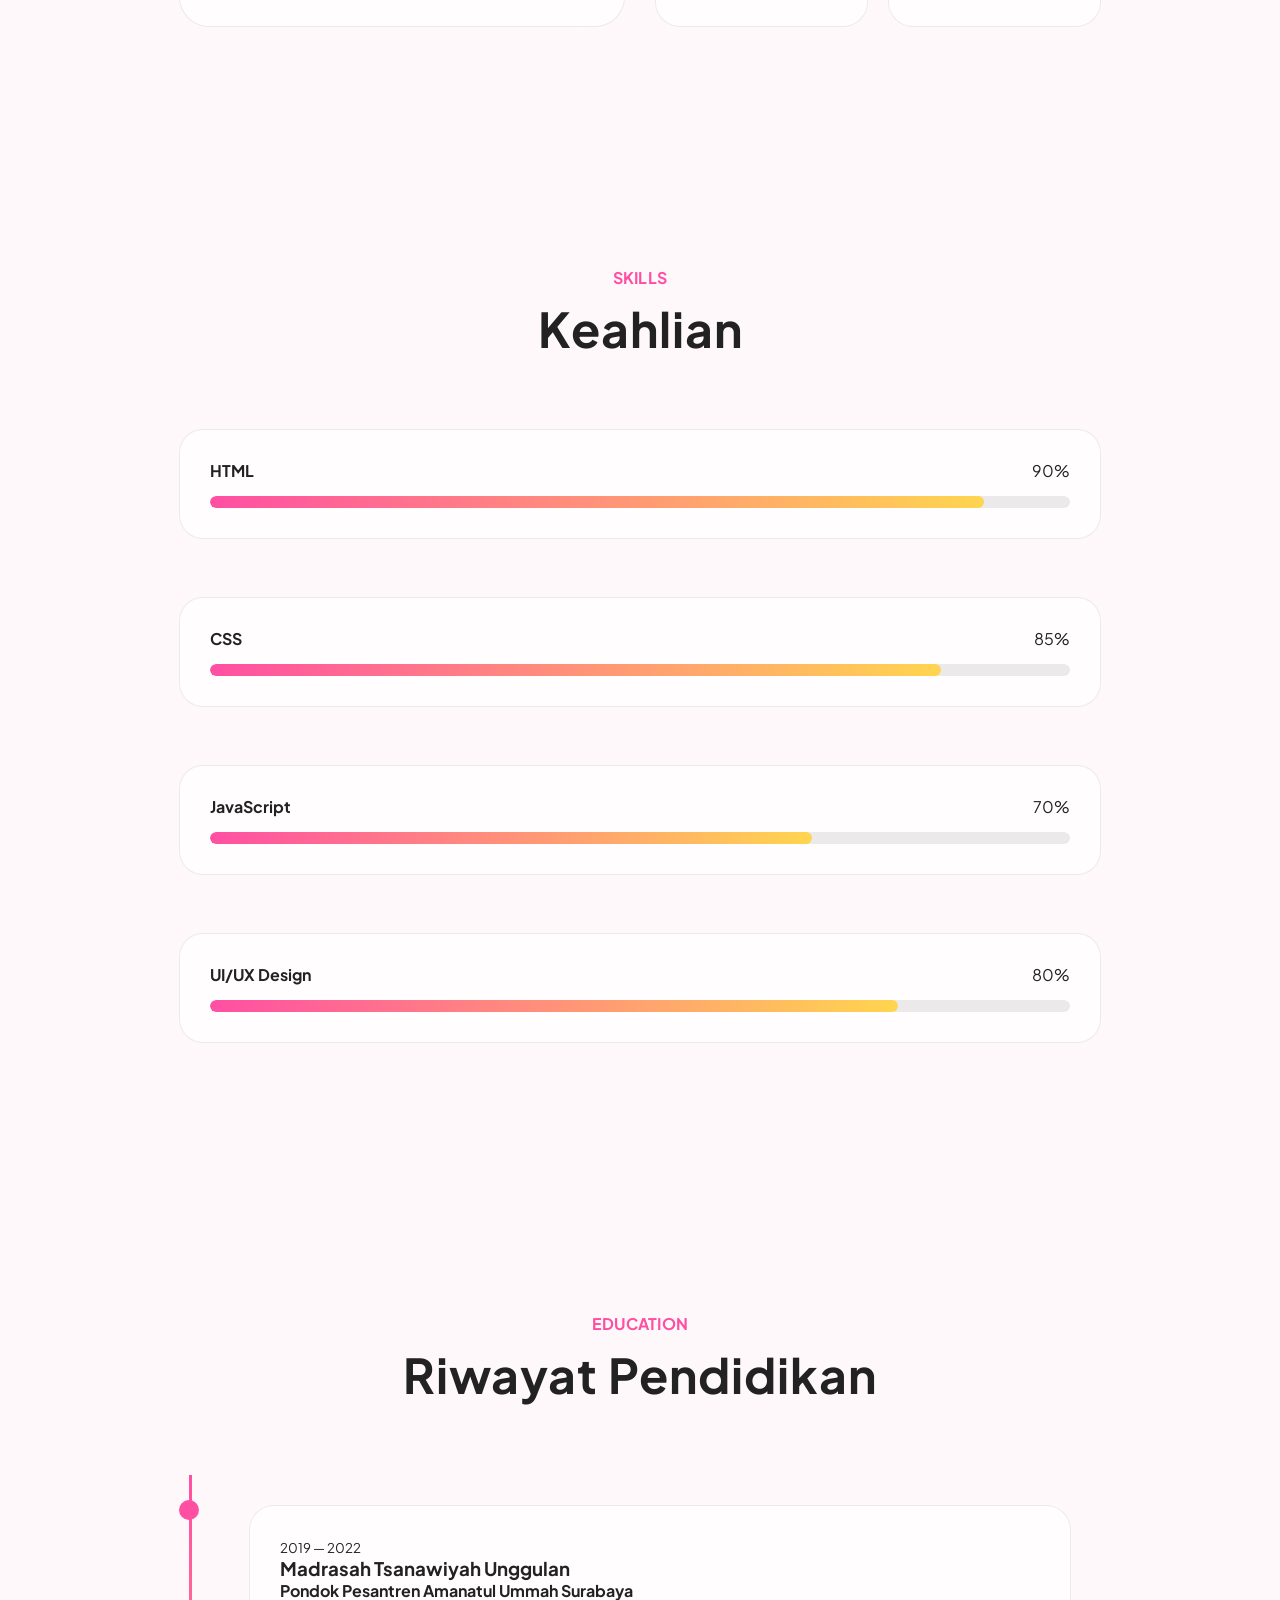
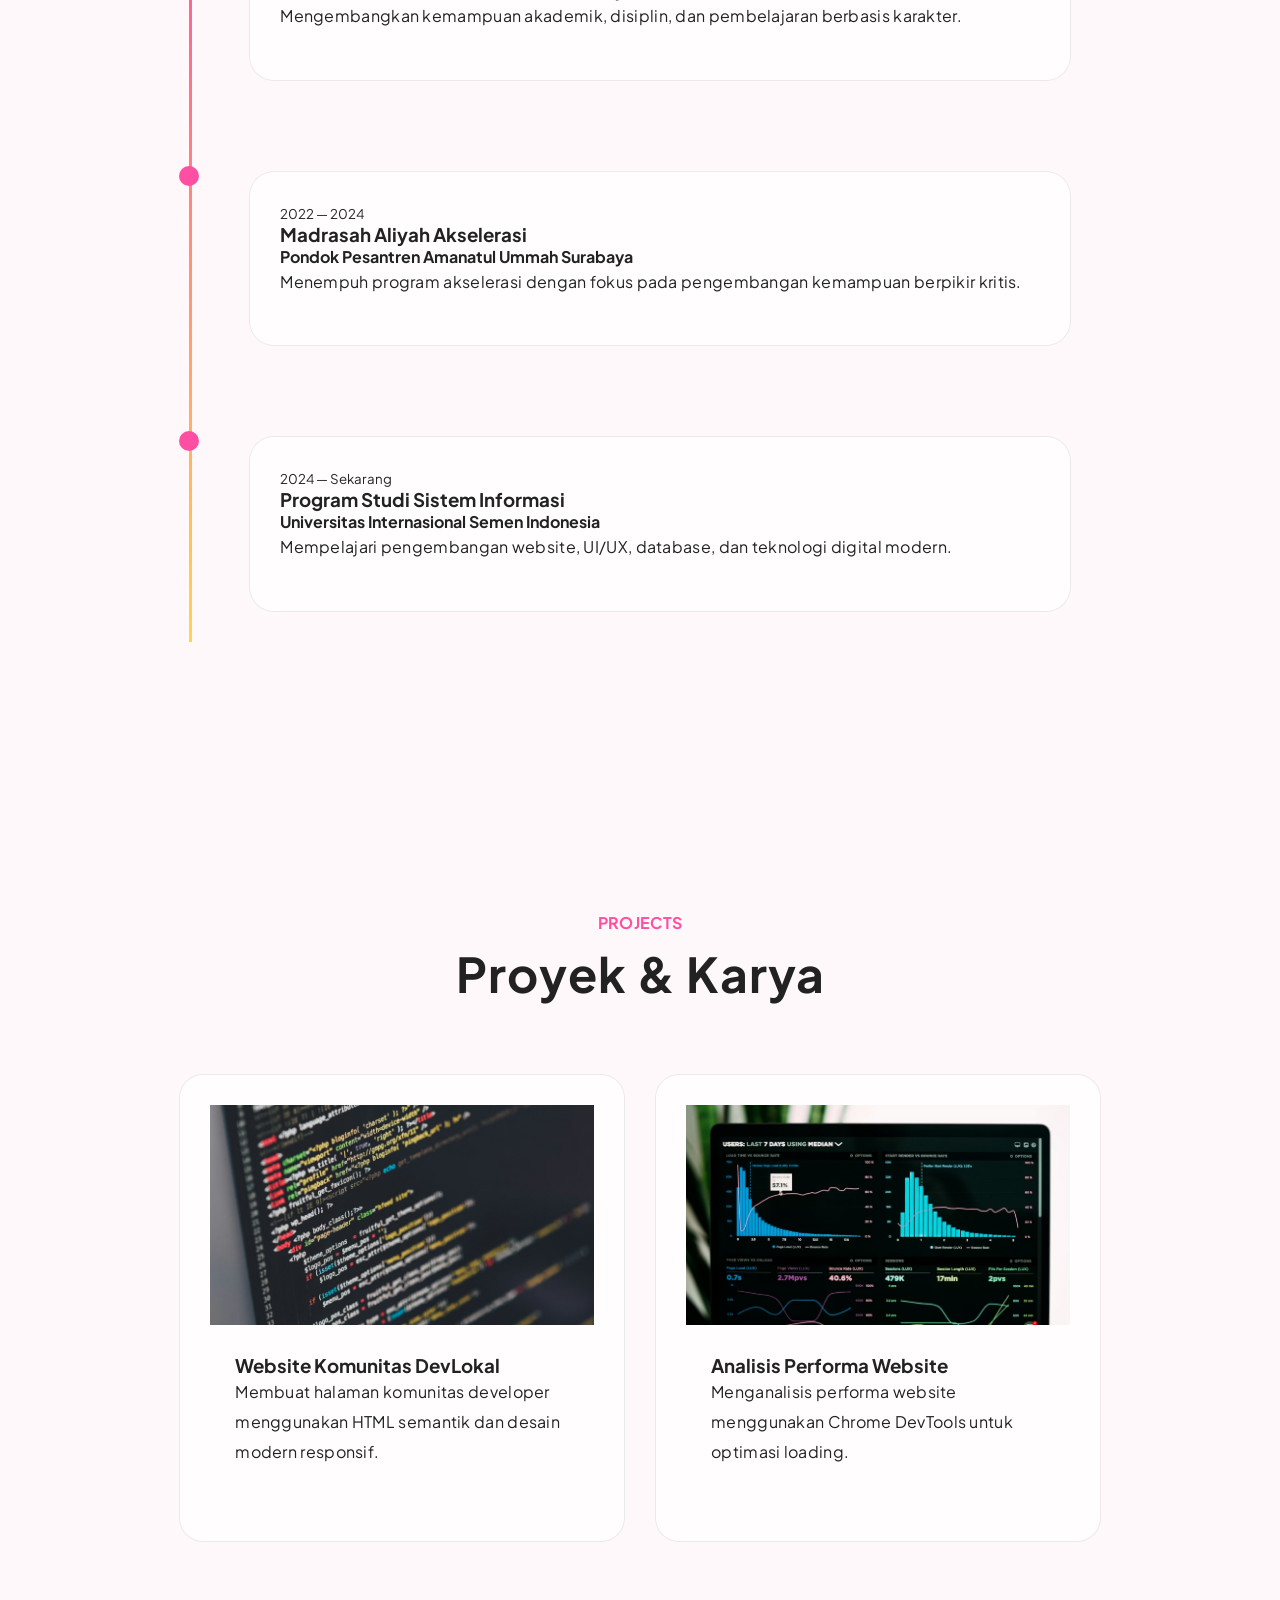
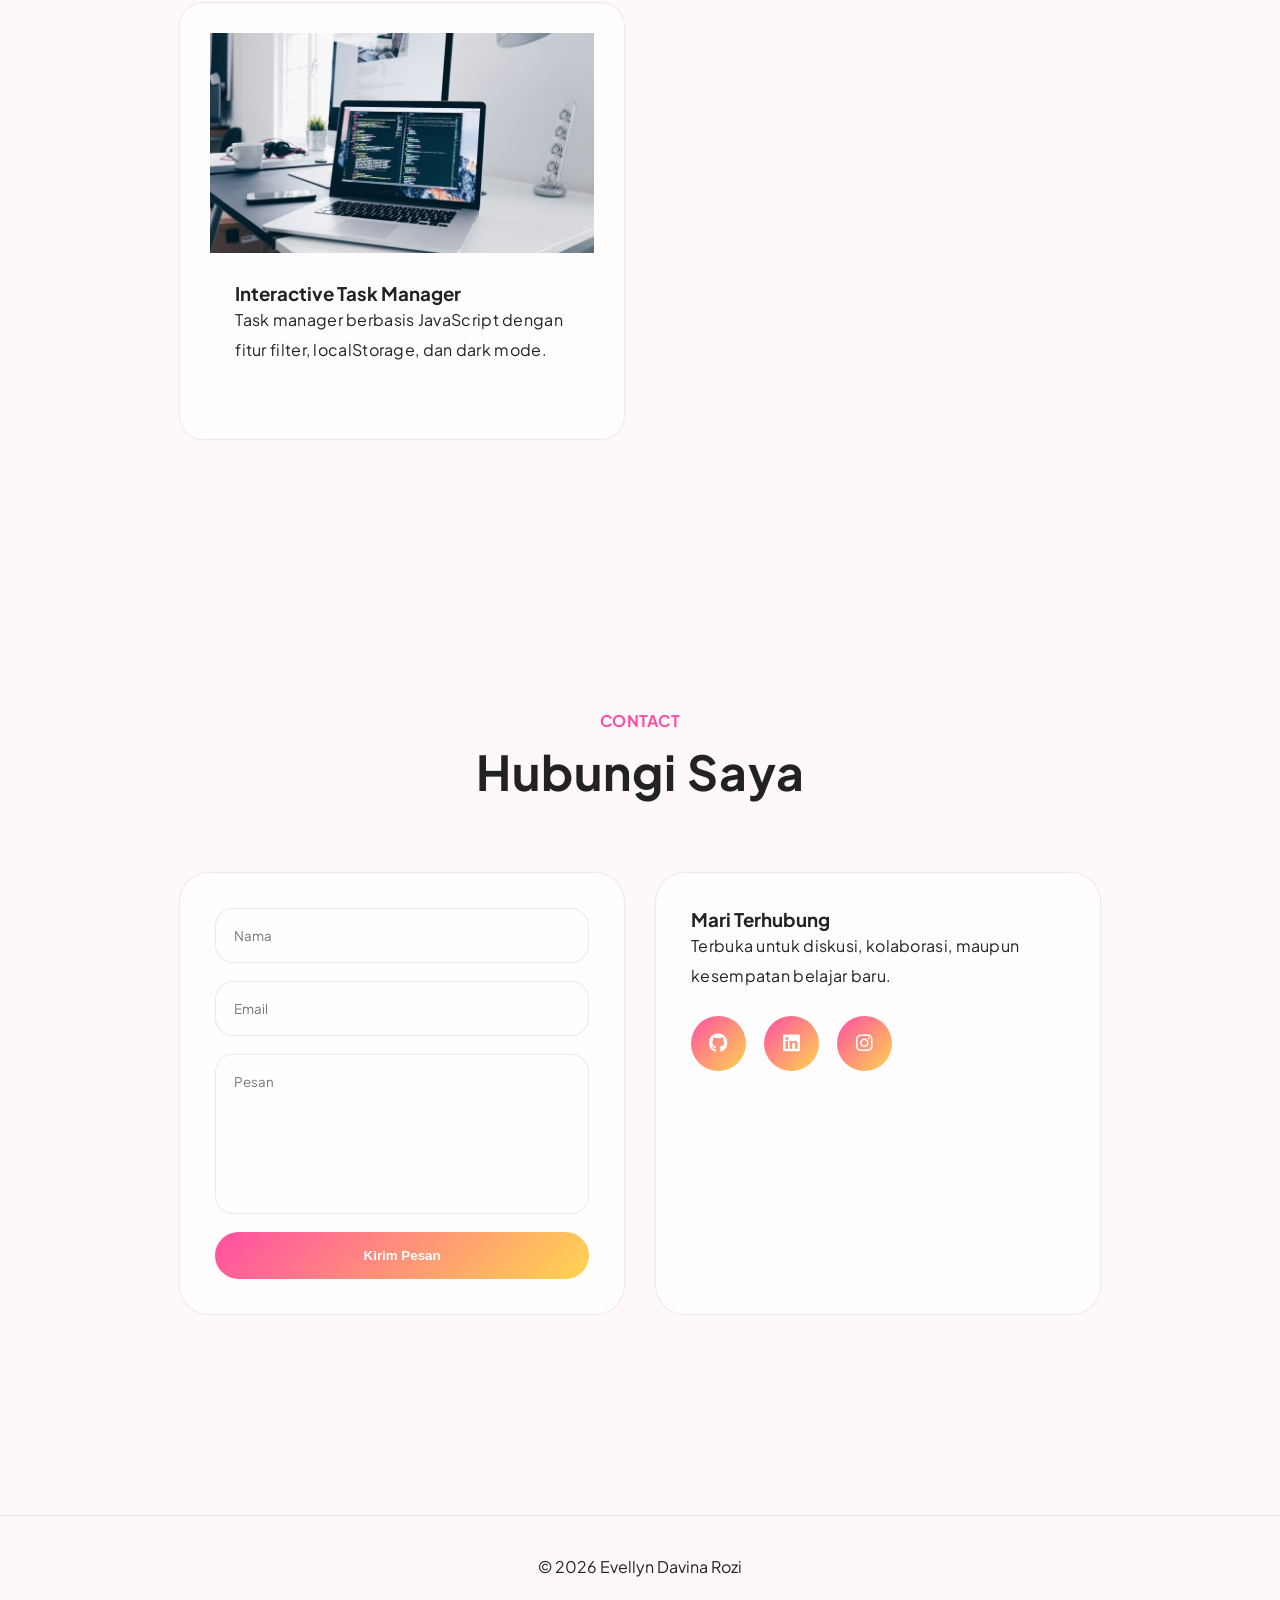
==== commit d5eb54dc: "fix image" ====
--- a/index.html
+++ b/index.html
@@ -124,7 +124,7 @@
         <div class="image-wrapper">
 
           <img
-            src="assets/images/foto-saya.jpg"
+            src="assets/photos/foto-saya.jpg"
             alt="Profile"
           />
 
@@ -373,7 +373,7 @@
         <div class="project-card reveal">
 
           <img
-            src="assets/images/project-satu.png"
+            src="assets/photos/project-satu.png"
             alt=""
             loading="lazy"
           />
@@ -395,7 +395,7 @@
         <div class="project-card reveal">
 
           <img
-            src="assets/images/project-dua.png"
+            src="assets/photos/project-dua.png"
             alt=""
             loading="lazy"
           />
@@ -417,7 +417,7 @@
         <div class="project-card reveal">
 
           <img
-            src="assets/images/project-tiga.png"
+            src="assets/photos/project-tiga.png"
             alt=""
             loading="lazy"
           />
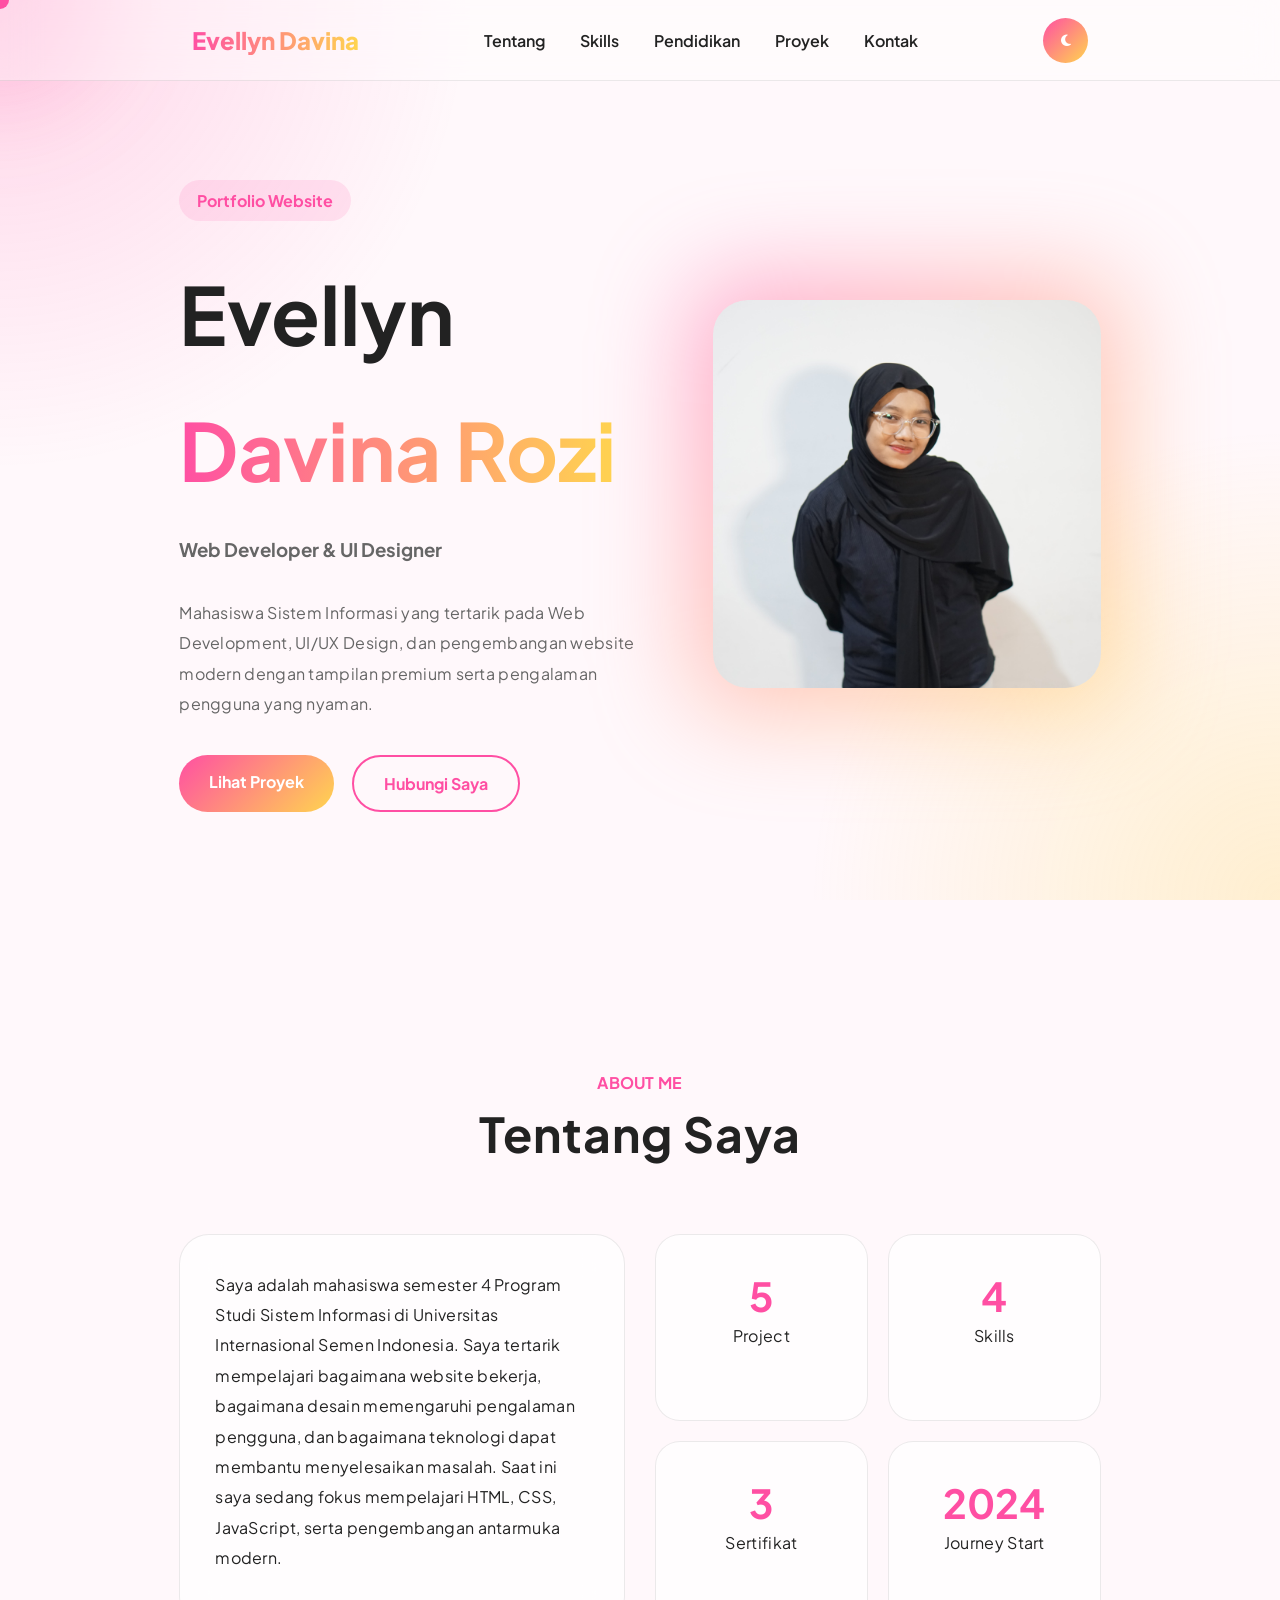
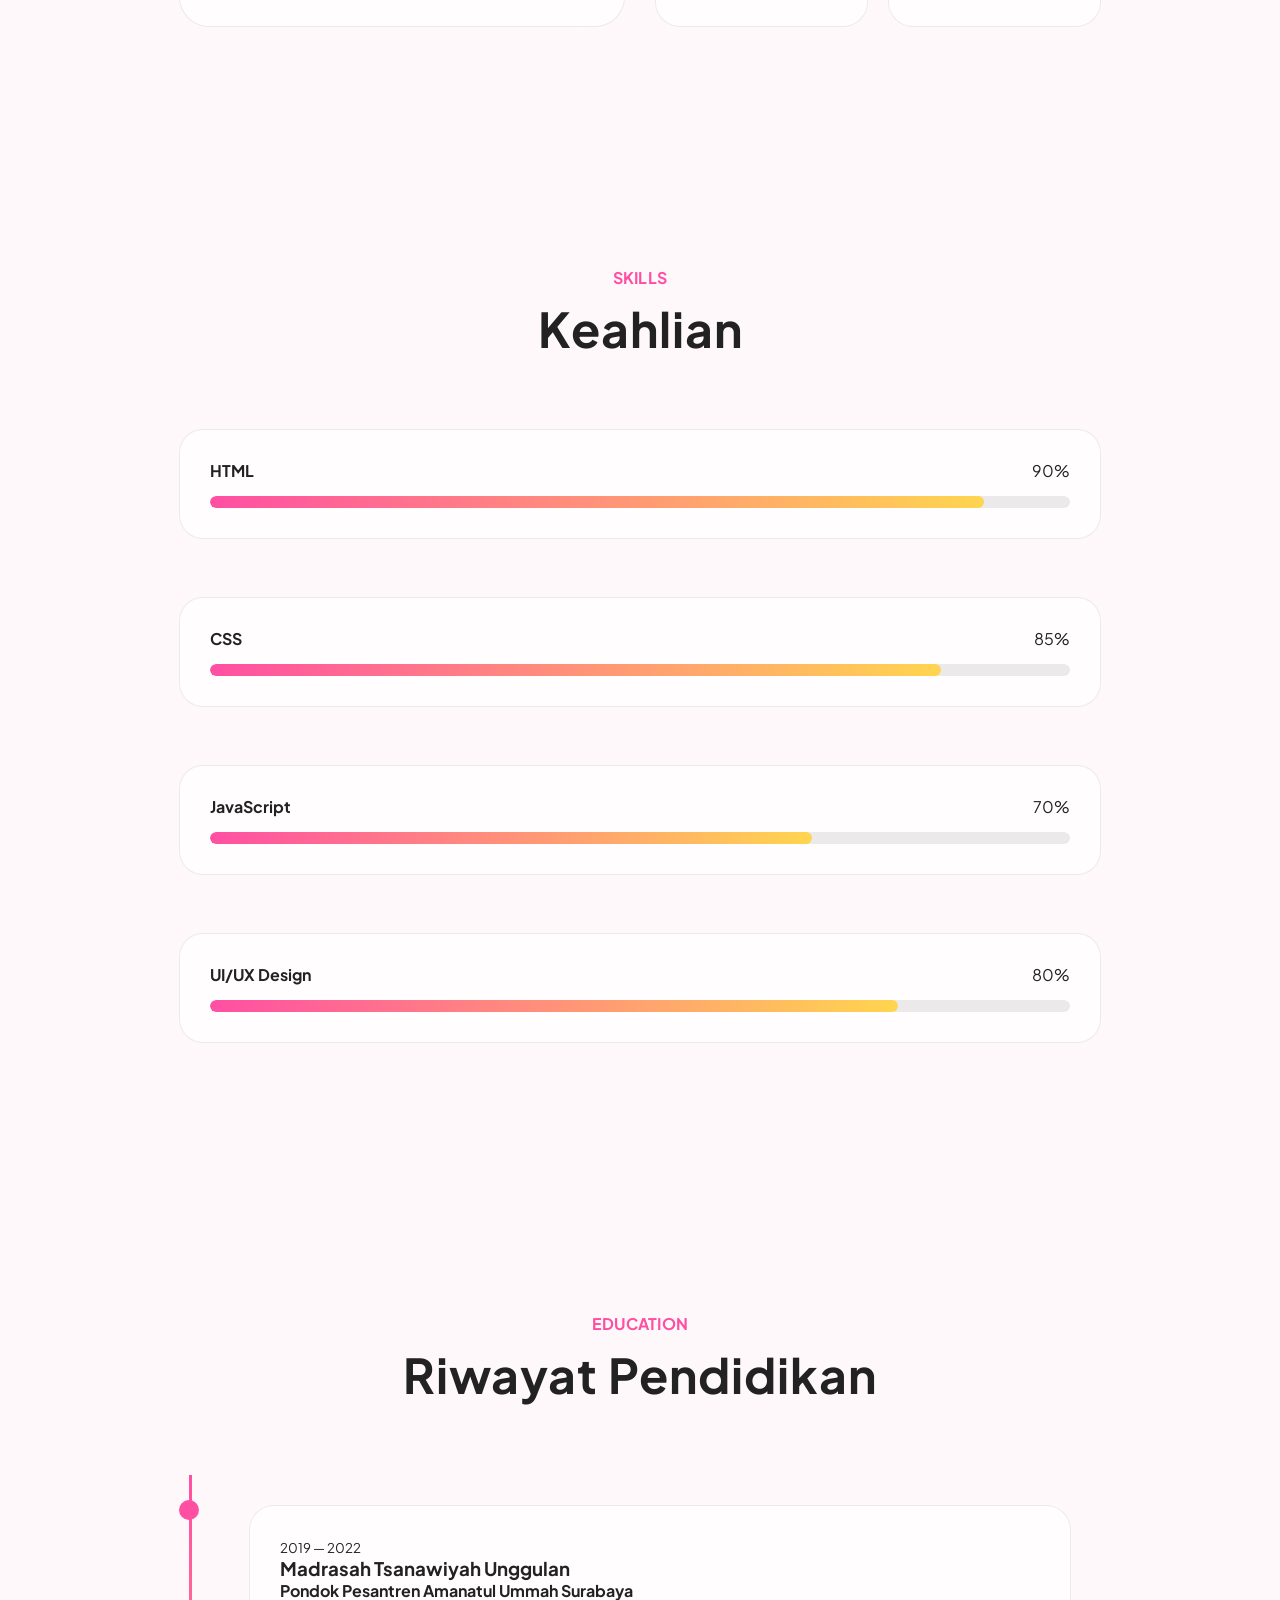
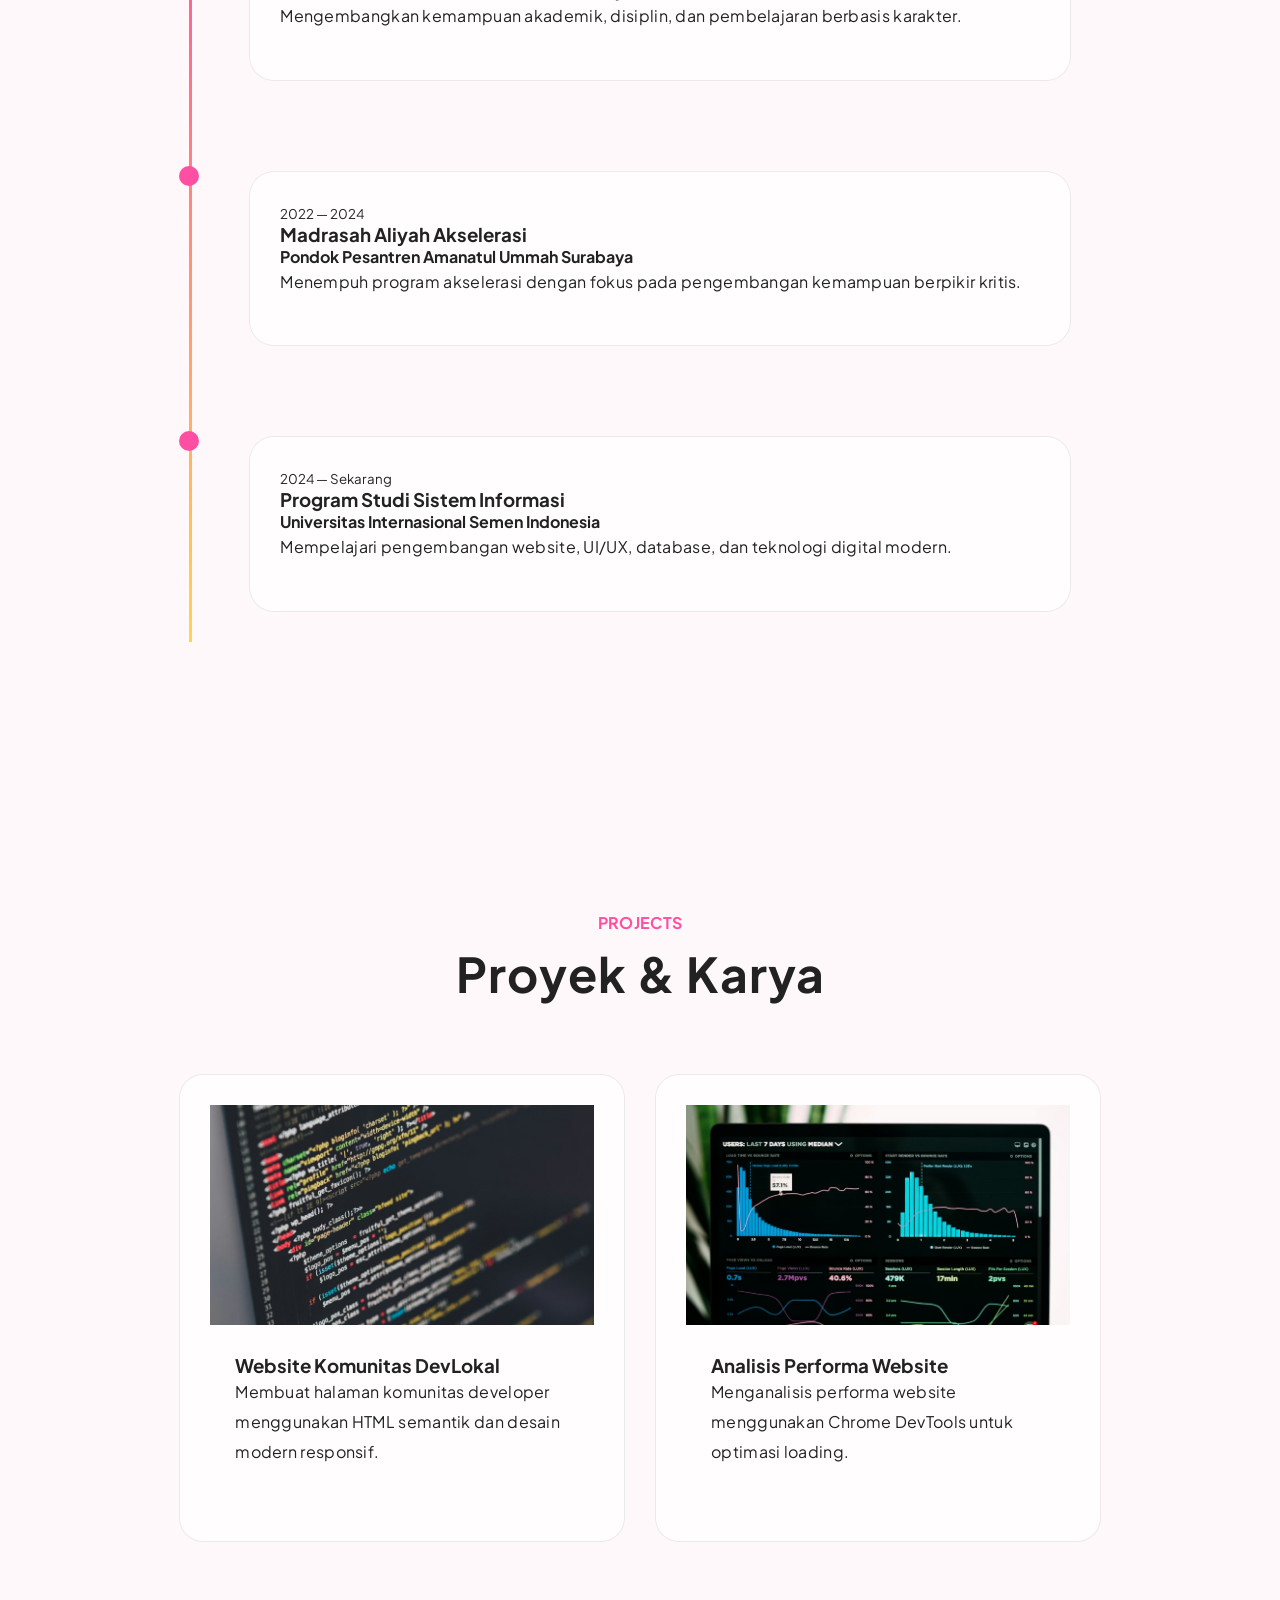
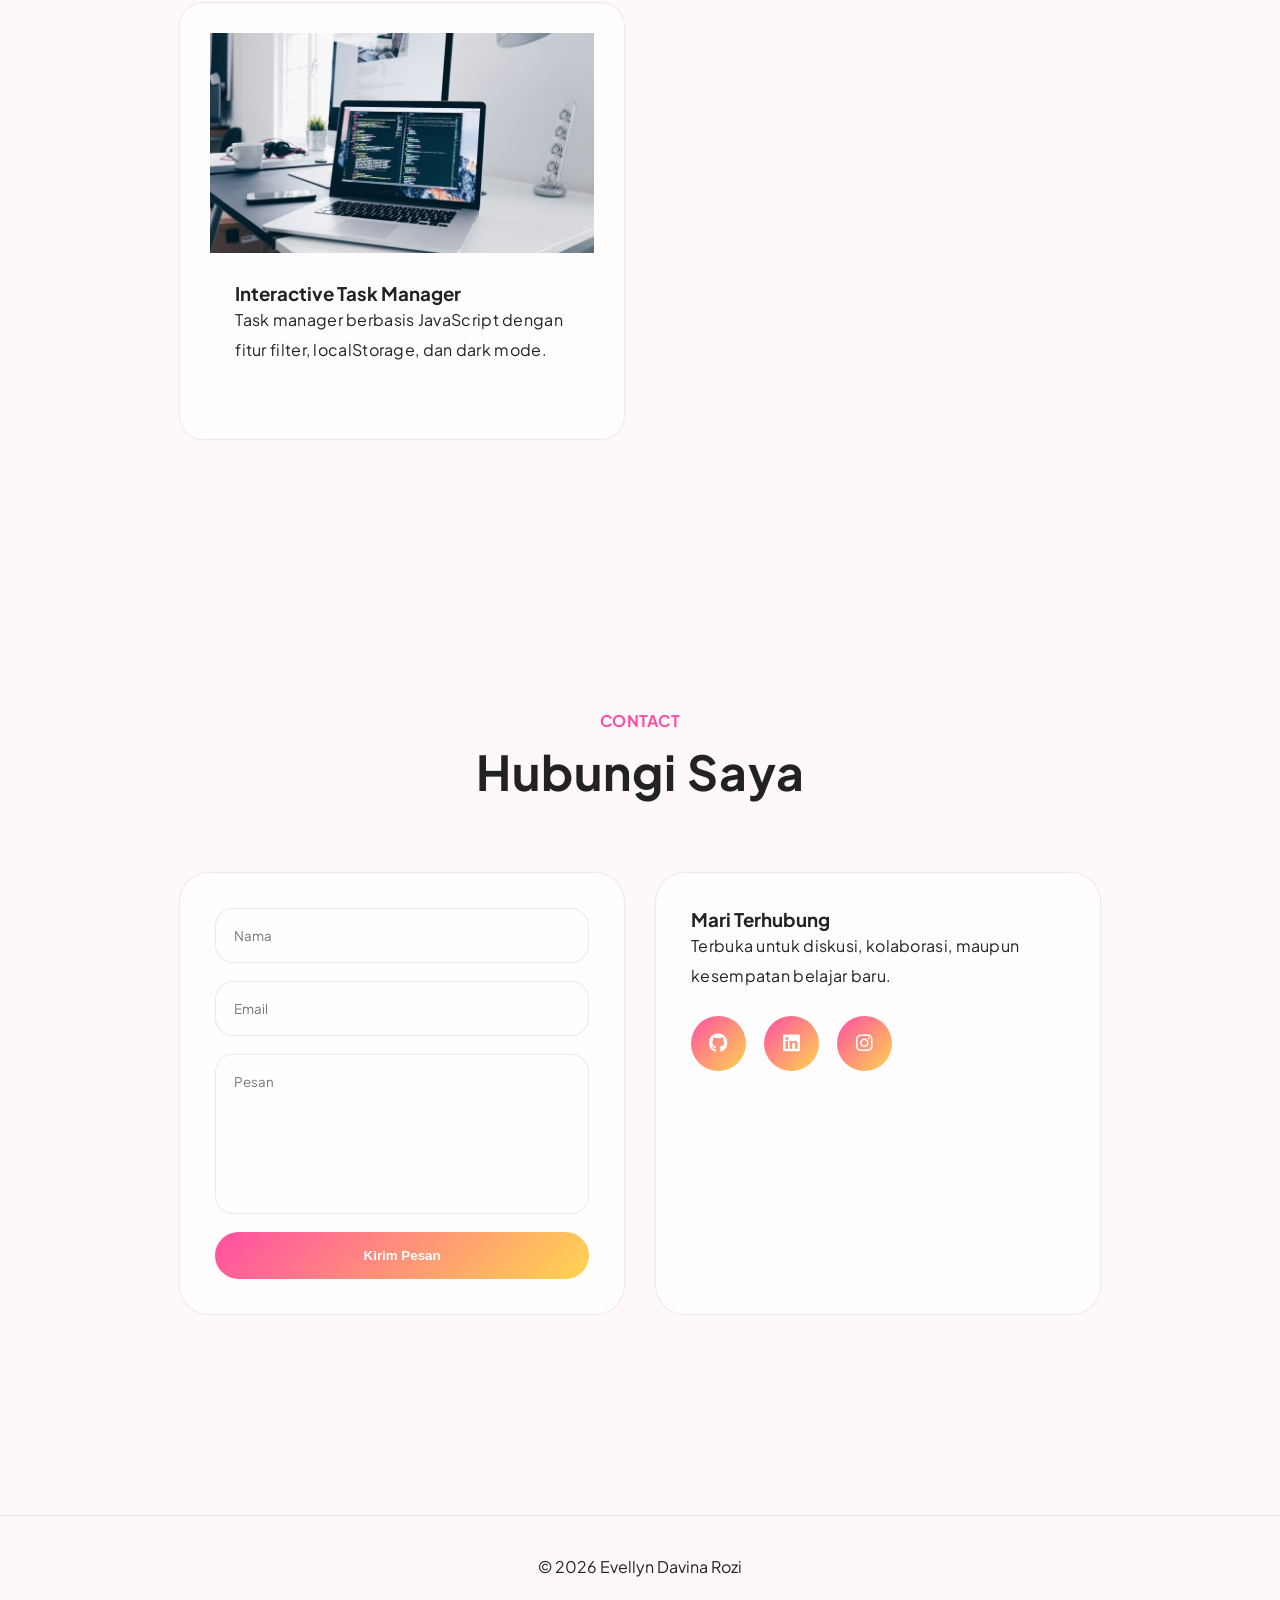
==== commit 62c26eac: "Update title in index.html" ====
--- a/index.html
+++ b/index.html
@@ -8,7 +8,7 @@
   <meta charset="UTF-8" />
   <meta name="viewport" content="width=device-width, initial-scale=1.0"/>
 
-  <title>Evellyn Davina Rozi | Premium CV</title>
+  <title>Evellyn Davina Rozi</title>
 
   <!-- FONT -->
   <link rel="preconnect" href="https://fonts.googleapis.com">
@@ -513,4 +513,4 @@
   <script src="UTSfinal.js"></script>
 
 </body>
-</html>+</html>
